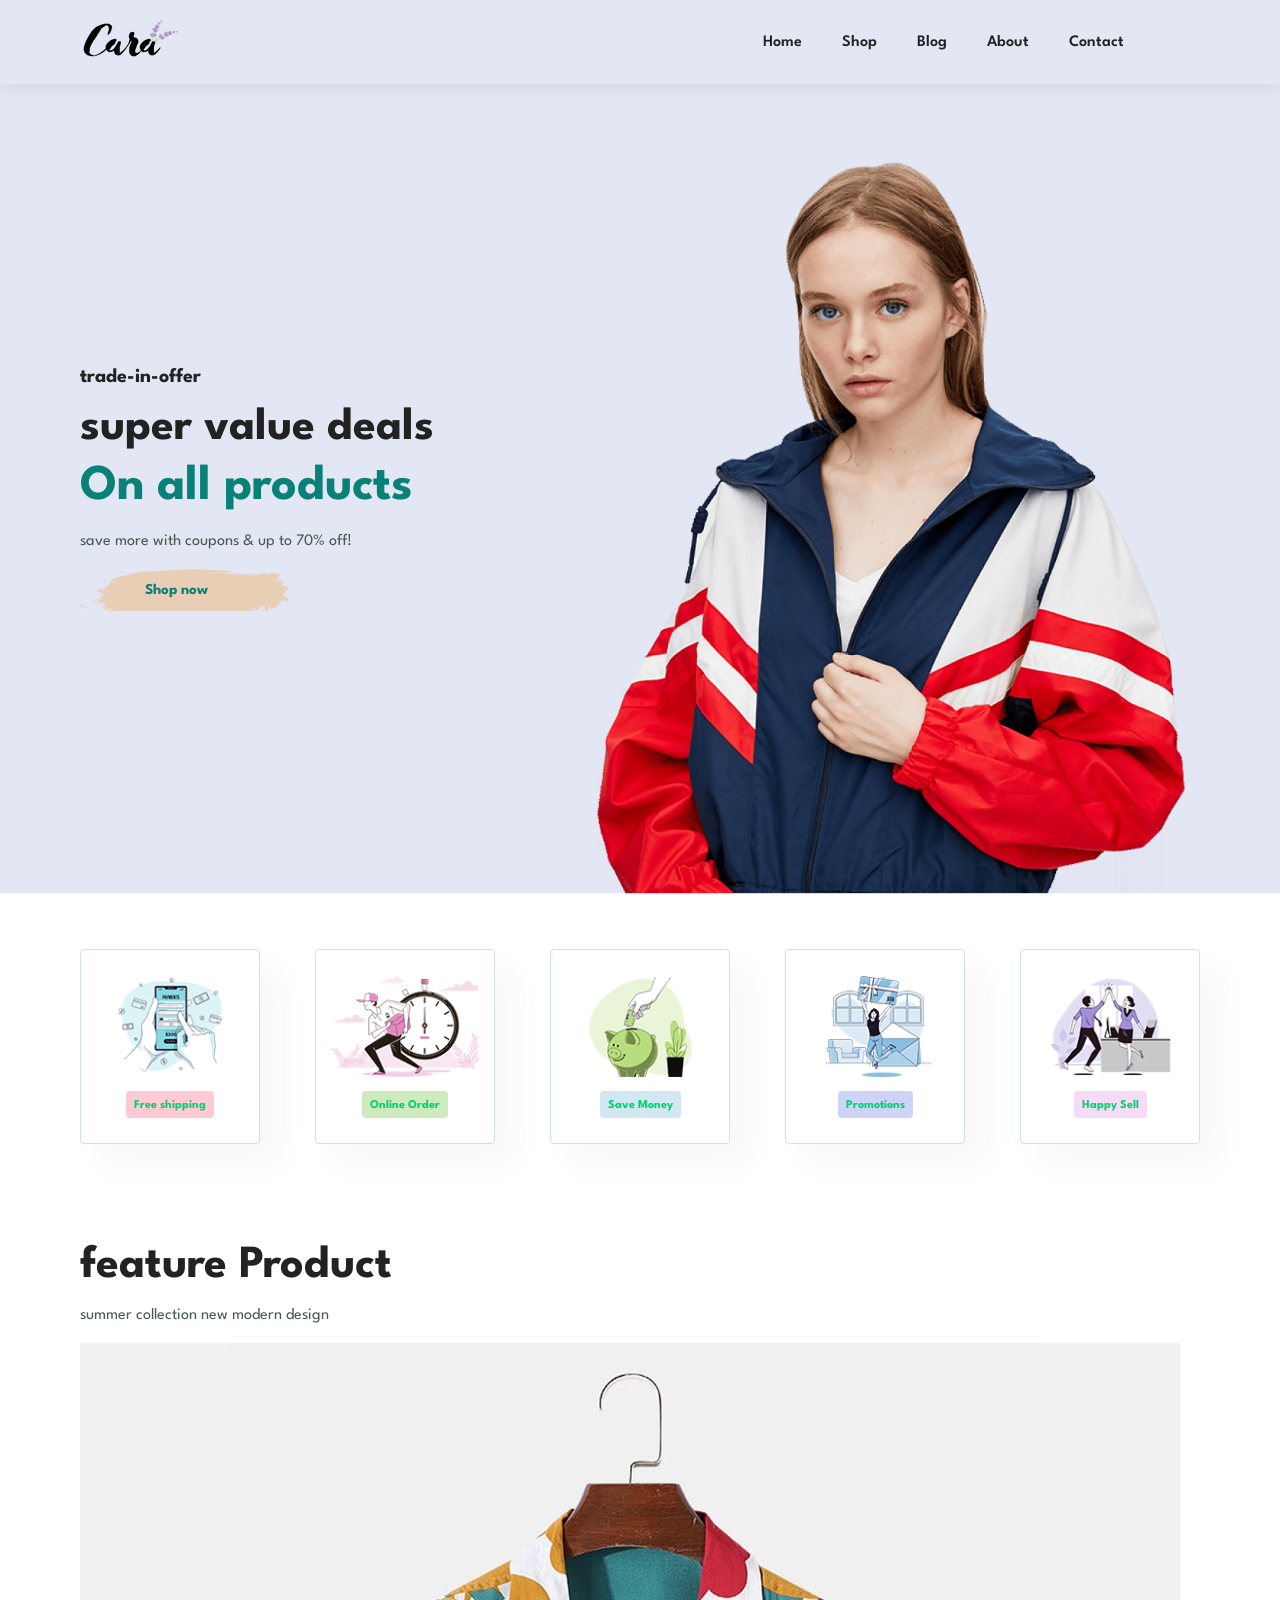
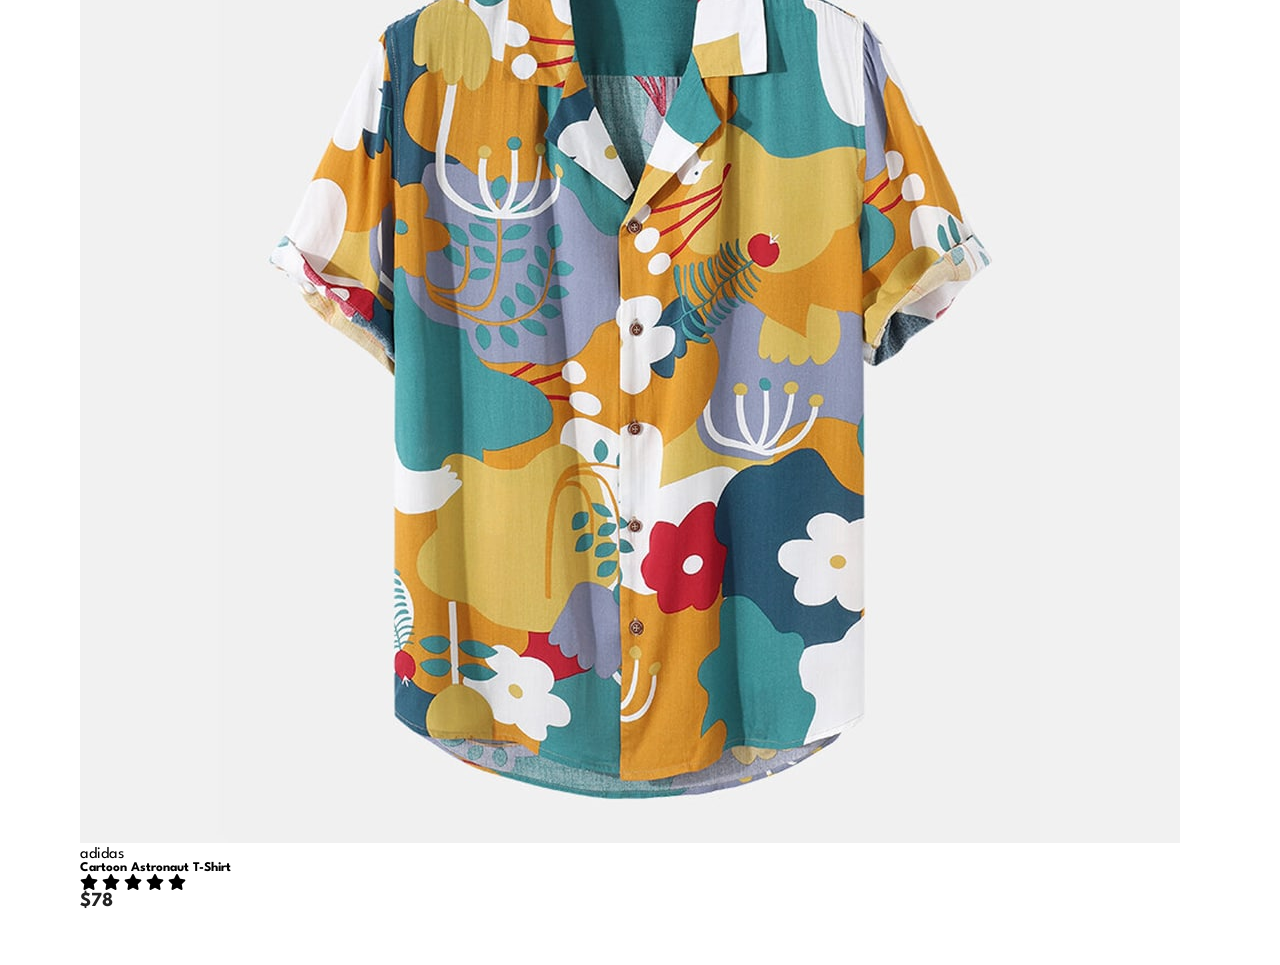
==== index.html @ 15227458 "update" ====
<!DOCTYPE html>
<html lang="en">

    <head>
        <meta charset="UTF-8">
        <meta http-equiv="X-UA-Compatible" content="IE=edge">
        <meta name="viewport" content="width=device-width, initial-scale=1.0">
        <title>Tech2etc Ecommerce Tutorial</title>
        <link rel="stylesheet" href="https://pro.fontawesome.com/releases/v5.10.0/css/all.css" />
        <link rel="stylesheet" href="style.css">
    </head>

    <body>
        <section id="header">
            <a href="#"><img src="img/logo.png" class="logo" alt=""></a>
            <div>
                <ul id="navbar">
                    <li><a href="index.html">Home</a></li>
                    <li><a href="shop.html">Shop</a></li>
                    <li><a href="blog.html">Blog</a></li>
                    <li><a href="about.html">About</a></li>
                    <li><a href="contact.html">Contact</a></li>
                    <li><a href="cart.html"><i class="far fa-shopping-bag"></i></a></li>
                </ul>
            </div>
        </section>

        <section id="hero">
            <h4>trade-in-offer</h4>
            <h2>super value deals</h2>
            <h1>On all products</h1>
            <p>save more with coupons & up to 70% off!</p>
            <button>Shop now</button>
        </section>
<section id="feature" class="section-p1">
    <div class="fe-box">
        <img src="img/features/f1.png" alt="">
        <h6>Free shipping</h6>
    </div>
 <div class="fe-box">
        <img src="img/features/f2.png" alt="">
        <h6>Online Order</h6>
    </div>
     <div class="fe-box">
        <img src="img/features/f3.png" alt="">
        <h6>Save Money</h6>
    </div>
     <div class="fe-box">
        <img src="img/features/f4.png" alt="">
        <h6>Promotions</h6>
    </div>
     <div class="fe-box">
        <img src="img/features/f5.png" alt="">
        <h6>Happy Sell</h6>
    </div>
</section>
<section id="product1" class="section-p1">
    <h2>feature Product</h2>
    <p>summer collection new modern design</p>
    <div class="pro-container">
    <div class="pro">
        <img src="img/products/f1.jpg" alt="">
        <div class="des">
            <span>adidas</span>
            <h5>Cartoon Astronaut T-Shirt</h5>
            <div class="star">
                <i class="fas fa-star"></i>
                <i class="fas fa-star"></i>
                <i class="fas fa-star"></i>
                <i class="fas fa-star"></i>
                <i class="fas fa-star"></i>
            </div>
            <h4>$78</h4>
        </div>
        <a href="#"><i class="fal fa-sh"></i></a>
    </div>
</div>

</section>
        <script src="script.js"></script>
    </body>

</html>
---- style.css ----
@import url("https://fonts.googleapis.com/css2?family=Spartan:wght@100;200;300;400;500;600;700;800;900&display=swap");
* {
  margin: 0;
  padding: 0;
  box-sizing: border-box;
  font-family: "Spartan", sans-serif;
}

html {
  scroll-behavior: smooth;
}

/* Global Styles */

h1 {
  font-size: 50px;
  line-height: 64px;
  color: #222;
}

h2 {
  font-size: 46px;
  line-height: 54px;
  color: #222;
}

h4 {
  font-size: 20px;
  color: #222;
}

h6 {
  font-weight: 700;
  font-size: 12px;
}

p {
  font-size: 16px;
  color: #465b52;
  margin: 15px 0 20px 0;
}

.section-p1 {
  padding: 40px 80px;
}

.section-m1 {
  margin: 40px 0;
}

body {
  width: 100%;
}


#header {
    display: flex;
    align-items: center;
    justify-content: space-between;
    padding: 20px 80px;
    background: #E3E6F3;
    box-shadow: 0 5px 15px rgba(0, 0, 0, 0.06);
    z-index: 999;
    position: sticky;
    top: 0;
    left: 0;
}
#navbar{
  display: flex;
  align-items: center;
  justify-content: center;
}
#navbar li{
  list-style: none;
  padding: 0 20px;
}
#navbar li a{
  text-decoration: none;
  font-size: 16px;
  font-weight: 600;
  color: #222;
}
#navbar li a:hover {
  color: rgb(215, 245, 250);
}

#hero{
  background-image: url("img/hero4.png");
  height: 90vh;
  width: 100%;
  background-size: cover;
  background-position: top 25% right 0;
  padding: 0 80px;
  display: flex;
  flex-direction:column;
  align-items: flex-start;
  justify-content: center;
}
#hero h4 {
    padding-bottom: 15px;
}

#hero h1 {
    color: #088178;
}

#hero button {
    background-image: url("img/button.png");
    background-color: transparent;
    color: #088178;
    border: 0;
    padding: 14px 80px 14px 65px;
    background-repeat: no-repeat;
    cursor: pointer;
    font-weight: 700;
    font-size: 15px;

}
#feature {
  display: flex;
  align-items: center;
  justify-content: space-between;
  flex-wrap: wrap;
}
  #feature .fe-box {
    width: 180px;
    text-align: center;
    padding: 25px 15px;
    box-shadow: 20px 20px 34px rgba(0, 0, 0, 0.03);
    border: 1px solid #cce7d0;
    border-radius: 4px;
    margin: 15px 0;
}
#feature .fe-box:hover {
    box-shadow: 10px 10px 54px rgba(70, 62, 221, 0.1);
}

#feature .fe-box img {
    width: 100%;
    margin-bottom: 10px;
}

#feature .fe-box h6 {
    display: inline-block;
    padding: 9px 8px 6px 8px;
    line-height: 1;
    border-radius: 4px;
    background-color: #ffcad4;
    color: #00d170;
}
#feature .fe-box:nth-child(2) h6 {
    background-color: #cdebbc;
}

#feature .fe-box:nth-child(3) h6 {
    background-color: #d1e8f2;
}

#feature .fe-box:nth-child(4) h6 {
    background-color: #cdd4f8;
}

#feature .fe-box:nth-child(5) h6 {
    background-color: #f6dbf6;
}

#feature .fe-box:nth-child(6) h6 {
    background-color: #fff2e5;
}
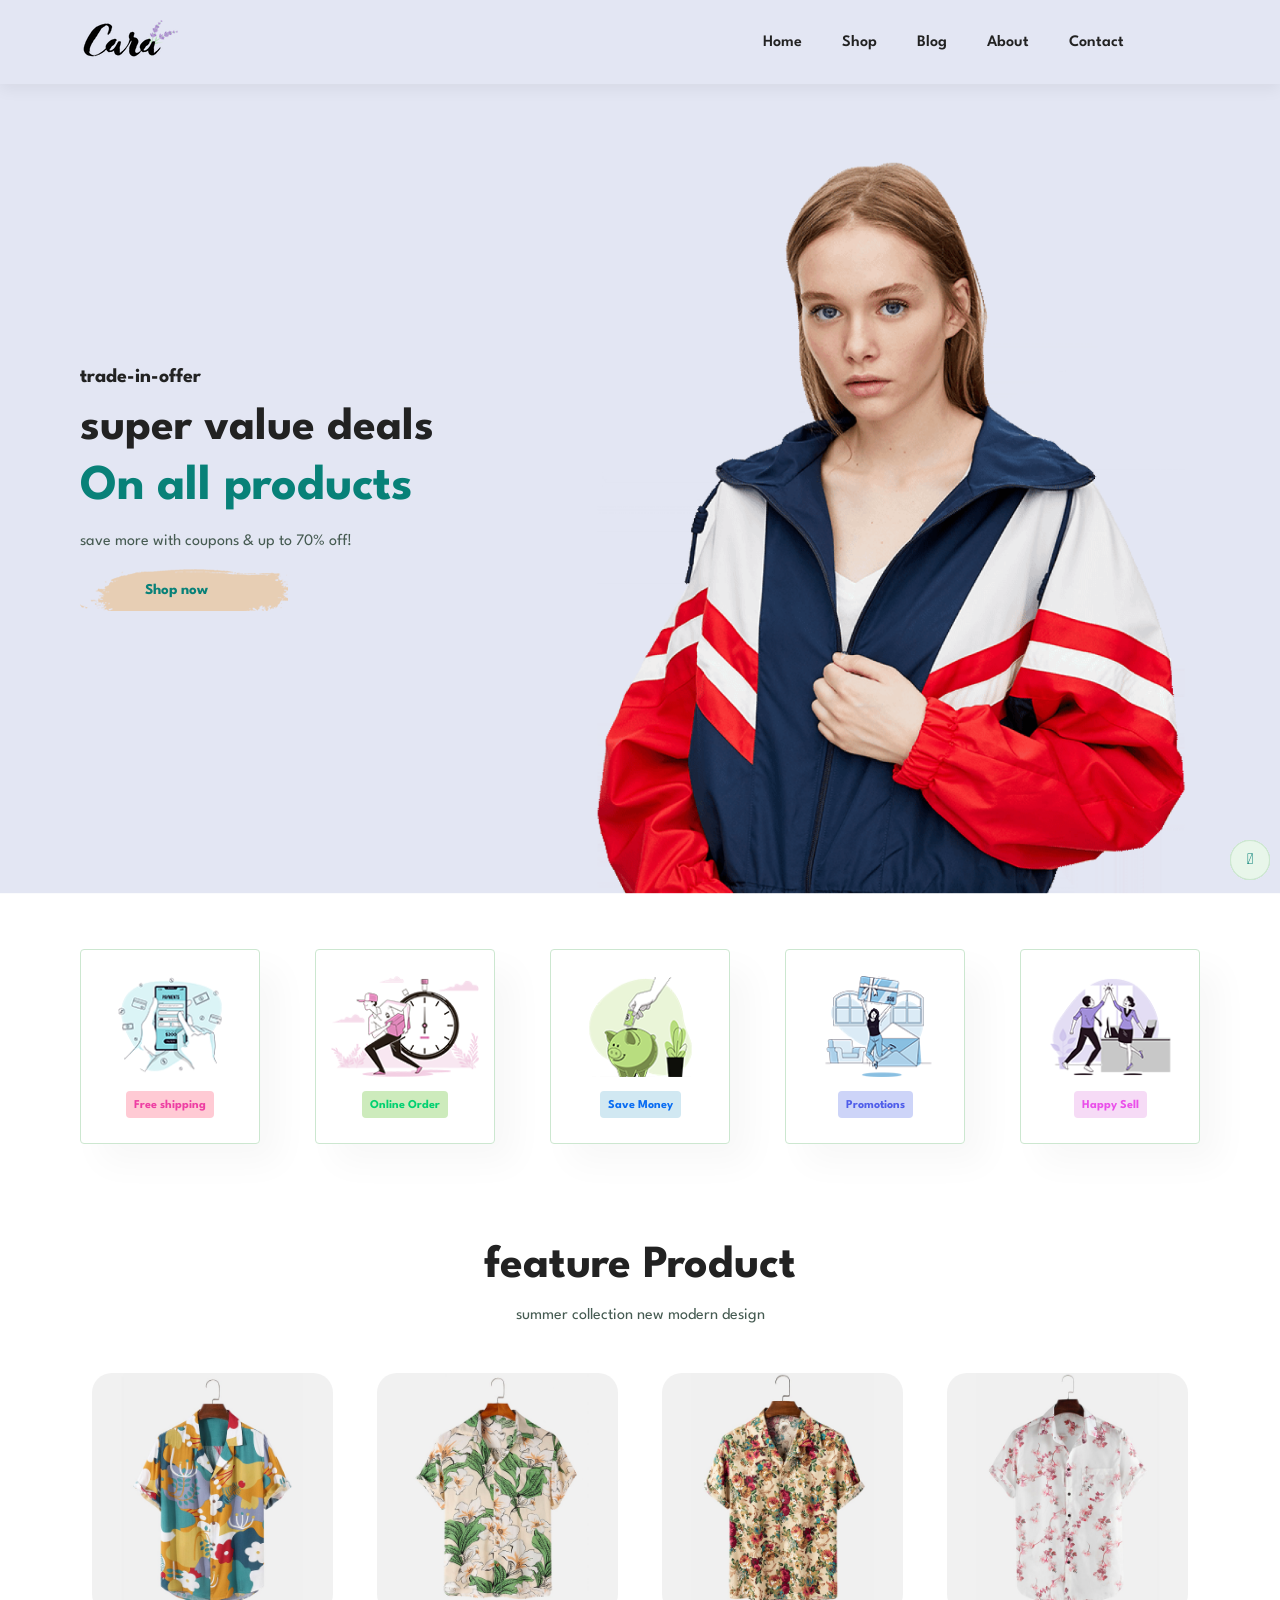
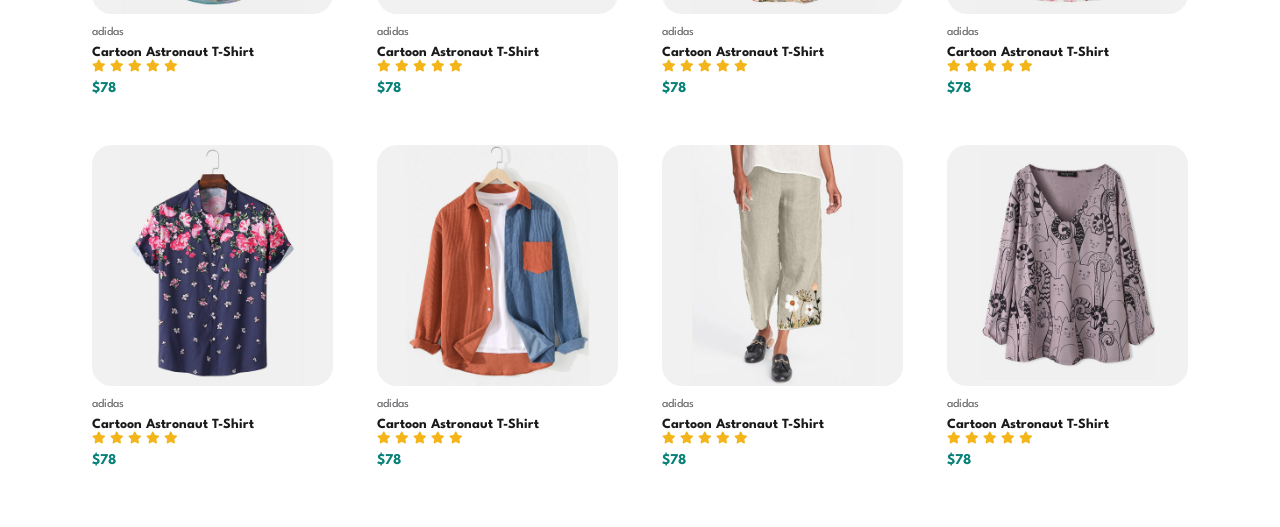
==== commit c8b27ffb: "Fix product grid layout" ====
--- a/index.html
+++ b/index.html
@@ -32,51 +32,174 @@
             <p>save more with coupons & up to 70% off!</p>
             <button>Shop now</button>
         </section>
-<section id="feature" class="section-p1">
-    <div class="fe-box">
-        <img src="img/features/f1.png" alt="">
-        <h6>Free shipping</h6>
-    </div>
- <div class="fe-box">
-        <img src="img/features/f2.png" alt="">
-        <h6>Online Order</h6>
-    </div>
-     <div class="fe-box">
-        <img src="img/features/f3.png" alt="">
-        <h6>Save Money</h6>
-    </div>
-     <div class="fe-box">
-        <img src="img/features/f4.png" alt="">
-        <h6>Promotions</h6>
-    </div>
-     <div class="fe-box">
-        <img src="img/features/f5.png" alt="">
-        <h6>Happy Sell</h6>
-    </div>
-</section>
-<section id="product1" class="section-p1">
-    <h2>feature Product</h2>
-    <p>summer collection new modern design</p>
-    <div class="pro-container">
-    <div class="pro">
-        <img src="img/products/f1.jpg" alt="">
-        <div class="des">
-            <span>adidas</span>
-            <h5>Cartoon Astronaut T-Shirt</h5>
-            <div class="star">
-                <i class="fas fa-star"></i>
-                <i class="fas fa-star"></i>
-                <i class="fas fa-star"></i>
-                <i class="fas fa-star"></i>
-                <i class="fas fa-star"></i>
-            </div>
-            <h4>$78</h4>
-        </div>
-        <a href="#"><i class="fal fa-sh"></i></a>
-    </div>
-</div>
-
-</section>
+
+        <section id="feature" class="section-p1">
+            <div class="fe-box">
+                <img src="img/features/f1.png" alt="">
+                <h6>Free shipping</h6>
+            </div>
+            <div class="fe-box">
+                <img src="img/features/f2.png" alt="">
+                <h6>Online Order</h6>
+            </div>
+            <div class="fe-box">
+                <img src="img/features/f3.png" alt="">
+                <h6>Save Money</h6>
+            </div>
+            <div class="fe-box">
+                <img src="img/features/f4.png" alt="">
+                <h6>Promotions</h6>
+            </div>
+            <div class="fe-box">
+                <img src="img/features/f5.png" alt="">
+                <h6>Happy Sell</h6>
+            </div>
+        </section>
+
+        <section id="product1" class="section-p1">
+            <h2>feature Product</h2>
+            <p>summer collection new modern design</p>
+            <div class="pro-container">
+
+                <div class="pro">
+                    <img src="img/products/f1.jpg" alt="">
+                    <div class="des">
+                        <span>adidas</span>
+                        <h5>Cartoon Astronaut T-Shirt</h5>
+                        <div class="star">
+                            <i class="fas fa-star"></i>
+                            <i class="fas fa-star"></i>
+                            <i class="fas fa-star"></i>
+                            <i class="fas fa-star"></i>
+                            <i class="fas fa-star"></i>
+                        </div>
+                        <h4>$78</h4>
+                    </div>
+                    <a href="#"><i class="fal fa-shopping-cart cart"></i></a>
+                </div>
+
+                <div class="pro">
+                    <img src="img/products/f2.jpg" alt="">
+                    <div class="des">
+                        <span>adidas</span>
+                        <h5>Cartoon Astronaut T-Shirt</h5>
+                        <div class="star">
+                            <i class="fas fa-star"></i>
+                            <i class="fas fa-star"></i>
+                            <i class="fas fa-star"></i>
+                            <i class="fas fa-star"></i>
+                            <i class="fas fa-star"></i>
+                        </div>
+                        <h4>$78</h4>
+                    </div>
+                    <a href="#"><i class="fal fa-shopping-cart cart"></i></a>
+                </div>
+
+                <div class="pro">
+                    <img src="img/products/f3.jpg" alt="">
+                    <div class="des">
+                        <span>adidas</span>
+                        <h5>Cartoon Astronaut T-Shirt</h5>
+                        <div class="star">
+                            <i class="fas fa-star"></i>
+                            <i class="fas fa-star"></i>
+                            <i class="fas fa-star"></i>
+                            <i class="fas fa-star"></i>
+                            <i class="fas fa-star"></i>
+                        </div>
+                        <h4>$78</h4>
+                    </div>
+                    <a href="#"><i class="fal fa-shopping-cart cart"></i></a>
+                </div>
+
+                <div class="pro">
+                    <img src="img/products/f4.jpg" alt="">
+                    <div class="des">
+                        <span>adidas</span>
+                        <h5>Cartoon Astronaut T-Shirt</h5>
+                        <div class="star">
+                            <i class="fas fa-star"></i>
+                            <i class="fas fa-star"></i>
+                            <i class="fas fa-star"></i>
+                            <i class="fas fa-star"></i>
+                            <i class="fas fa-star"></i>
+                        </div>
+                        <h4>$78</h4>
+                    </div>
+                    <a href="#"><i class="fal fa-shopping-cart cart"></i></a>
+                </div>
+
+                <div class="pro">
+                    <img src="img/products/f5.jpg" alt="">
+                    <div class="des">
+                        <span>adidas</span>
+                        <h5>Cartoon Astronaut T-Shirt</h5>
+                        <div class="star">
+                            <i class="fas fa-star"></i>
+                            <i class="fas fa-star"></i>
+                            <i class="fas fa-star"></i>
+                            <i class="fas fa-star"></i>
+                            <i class="fas fa-star"></i>
+                        </div>
+                        <h4>$78</h4>
+                    </div>
+                    <a href="#"><i class="fal fa-shopping-cart cart"></i></a>
+                </div>
+
+                <div class="pro">
+                    <img src="img/products/f6.jpg" alt="">
+                    <div class="des">
+                        <span>adidas</span>
+                        <h5>Cartoon Astronaut T-Shirt</h5>
+                        <div class="star">
+                            <i class="fas fa-star"></i>
+                            <i class="fas fa-star"></i>
+                            <i class="fas fa-star"></i>
+                            <i class="fas fa-star"></i>
+                            <i class="fas fa-star"></i>
+                        </div>
+                        <h4>$78</h4>
+                    </div>
+                    <a href="#"><i class="fal fa-shopping-cart cart"></i></a>
+                </div>
+
+                <div class="pro">
+                    <img src="img/products/f7.jpg" alt="">
+                    <div class="des">
+                        <span>adidas</span>
+                        <h5>Cartoon Astronaut T-Shirt</h5>
+                        <div class="star">
+                            <i class="fas fa-star"></i>
+                            <i class="fas fa-star"></i>
+                            <i class="fas fa-star"></i>
+                            <i class="fas fa-star"></i>
+                            <i class="fas fa-star"></i>
+                        </div>
+                        <h4>$78</h4>
+                    </div>
+                    <a href="#"><i class="fal fa-shopping-cart cart"></i></a>
+                </div>
+
+                <div class="pro">
+                    <img src="img/products/f8.jpg" alt="">
+                    <div class="des">
+                        <span>adidas</span>
+                        <h5>Cartoon Astronaut T-Shirt</h5>
+                        <div class="star">
+                            <i class="fas fa-star"></i>
+                            <i class="fas fa-star"></i>
+                            <i class="fas fa-star"></i>
+                            <i class="fas fa-star"></i>
+                            <i class="fas fa-star"></i>
+                        </div>
+                        <h4>$78</h4>
+                    </div>
+                    <a href="#"><i class="fal fa-shopping-cart cart"></i></a>
+                </div>
+
+            </div>
+        </section>
+
         <script src="script.js"></script>
     </body>
 
--- a/style.css
+++ b/style.css
@@ -52,39 +52,38 @@
   width: 100%;
 }
 
-
 #header {
-    display: flex;
-    align-items: center;
-    justify-content: space-between;
-    padding: 20px 80px;
-    background: #E3E6F3;
-    box-shadow: 0 5px 15px rgba(0, 0, 0, 0.06);
-    z-index: 999;
-    position: sticky;
-    top: 0;
-    left: 0;
-}
-#navbar{
+  display: flex;
+  align-items: center;
+  justify-content: space-between;
+  padding: 20px 80px;
+  background: #e3e6f3;
+  box-shadow: 0 5px 15px rgba(0, 0, 0, 0.06);
+  z-index: 999;
+  position: sticky;
+  top: 0;
+  left: 0;
+}
+#navbar {
   display: flex;
   align-items: center;
   justify-content: center;
 }
-#navbar li{
+#navbar li {
   list-style: none;
   padding: 0 20px;
 }
-#navbar li a{
+#navbar li a {
   text-decoration: none;
   font-size: 16px;
   font-weight: 600;
   color: #222;
 }
 #navbar li a:hover {
-  color: rgb(215, 245, 250);
-}
-
-#hero{
+  color: rgb(8, 129, 120);
+}
+
+#hero {
   background-image: url("img/hero4.png");
   height: 90vh;
   width: 100%;
@@ -92,78 +91,148 @@
   background-position: top 25% right 0;
   padding: 0 80px;
   display: flex;
-  flex-direction:column;
+  flex-direction: column;
   align-items: flex-start;
   justify-content: center;
 }
 #hero h4 {
-    padding-bottom: 15px;
+  padding-bottom: 15px;
 }
 
 #hero h1 {
-    color: #088178;
+  color: #088178;
 }
 
 #hero button {
-    background-image: url("img/button.png");
-    background-color: transparent;
-    color: #088178;
-    border: 0;
-    padding: 14px 80px 14px 65px;
-    background-repeat: no-repeat;
-    cursor: pointer;
-    font-weight: 700;
-    font-size: 15px;
-
-}
+  background-image: url("img/button.png");
+  background-color: transparent;
+  color: #088178;
+  border: 0;
+  padding: 14px 80px 14px 65px;
+  background-repeat: no-repeat;
+  cursor: pointer;
+  font-weight: 700;
+  font-size: 15px;
+}
+
 #feature {
   display: flex;
   align-items: center;
   justify-content: space-between;
   flex-wrap: wrap;
 }
-  #feature .fe-box {
-    width: 180px;
-    text-align: center;
-    padding: 25px 15px;
-    box-shadow: 20px 20px 34px rgba(0, 0, 0, 0.03);
-    border: 1px solid #cce7d0;
-    border-radius: 4px;
-    margin: 15px 0;
+#feature .fe-box {
+  width: 180px;
+  text-align: center;
+  padding: 25px 15px;
+  box-shadow: 20px 20px 34px rgba(0, 0, 0, 0.03);
+  border: 1px solid #cce7d0;
+  border-radius: 4px;
+  margin: 15px 0;
 }
 #feature .fe-box:hover {
-    box-shadow: 10px 10px 54px rgba(70, 62, 221, 0.1);
+  box-shadow: 10px 10px 54px rgba(70, 62, 221, 0.1);
 }
 
 #feature .fe-box img {
-    width: 100%;
-    margin-bottom: 10px;
+  width: 100%;
+  margin-bottom: 10px;
 }
 
 #feature .fe-box h6 {
-    display: inline-block;
-    padding: 9px 8px 6px 8px;
-    line-height: 1;
-    border-radius: 4px;
-    background-color: #ffcad4;
-    color: #00d170;
+  display: inline-block;
+  padding: 9px 8px 6px 8px;
+  line-height: 1;
+  border-radius: 4px;
+  background-color: #ffcad4;
+  color: #ee3ea3;
 }
 #feature .fe-box:nth-child(2) h6 {
-    background-color: #cdebbc;
-}
-
+  background-color: #cdebbc;
+  color: #00d170;
+}
 #feature .fe-box:nth-child(3) h6 {
-    background-color: #d1e8f2;
-}
-
+  background-color: #d1e8f2;
+  color: #086cf2;
+}
 #feature .fe-box:nth-child(4) h6 {
-    background-color: #cdd4f8;
-}
-
+  background-color: #cdd4f8;
+  color: #4f5dea;
+}
 #feature .fe-box:nth-child(5) h6 {
-    background-color: #f6dbf6;
-}
-
+  background-color: #f6dbf6;
+  color: #ea4fea;
+}
 #feature .fe-box:nth-child(6) h6 {
-    background-color: #fff2e5;
+  background-color: #fff2e5;
+  color: #f2a10a;
+}
+
+#product1 {
+  text-align: center;
+}
+#product1 .pro-container {
+  display: grid;
+  grid-template-columns: repeat(4, 1fr);
+  gap: 20px;
+  padding-top: 20px;
+}
+#product1 .pro {
+  width: 100%;
+  min-width: 250px;
+  padding: 10px 12px;
+  
+}
+#product1 .pro:hover {
+  box-shadow: 20px 20px 30px rgba(0, 0, 0, 0.1);
+}
+
+#product1 .pro .des {
+  text-align: start;
+  padding: 10px 0;
+}
+
+#product1 .pro .des span {
+  color: #606063;
+  font-size: 12px;
+}
+
+#product1 .pro .des h5 {
+  padding-top: 7px;
+  color: #1a1a1a;
+  font-size: 14px;
+  text-transform: capitalize;
+}
+
+#product1 .pro .des i {
+  font-size: 12px;
+  color: rgb(243, 181, 25);
+}
+
+#product1 .pro .des h4 {
+  padding-top: 7px;
+  font-size: 15px;
+  font-weight: 700;
+  color: #088178;
+}
+
+#product1 .pro img {
+  width: 100%;
+  border-radius: 20px;
+  display: block;
+}
+
+#product1 .pro .cart {
+  width: 40px;
+  height: 40px;
+  line-height: 40px;
+  border-radius: 50px;
+  background-color: #e8f6ea;
+  font-weight: 500;
+  color: #088178;
+  border: 1px solid #cce7d0;
+  position: absolute;
+  bottom: 20px;
+  right: 10px;
+  text-align: center;
 }
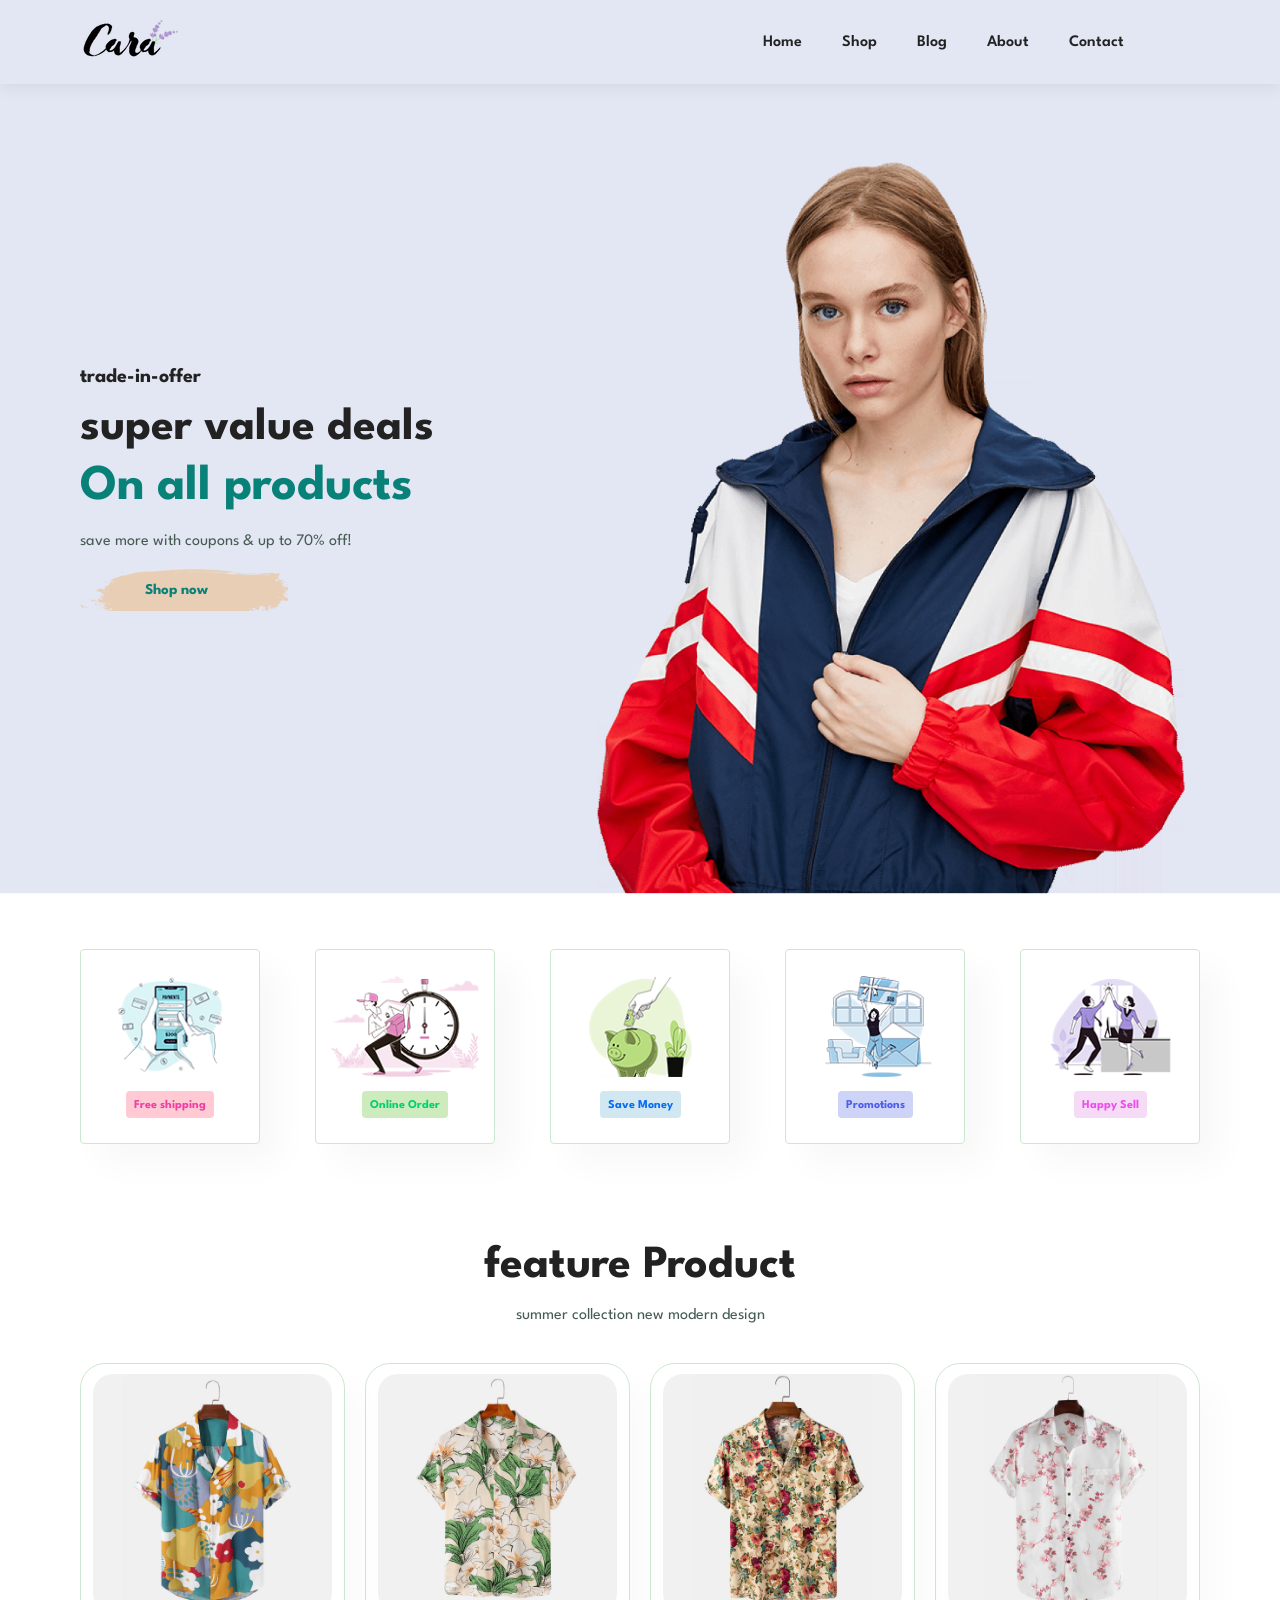
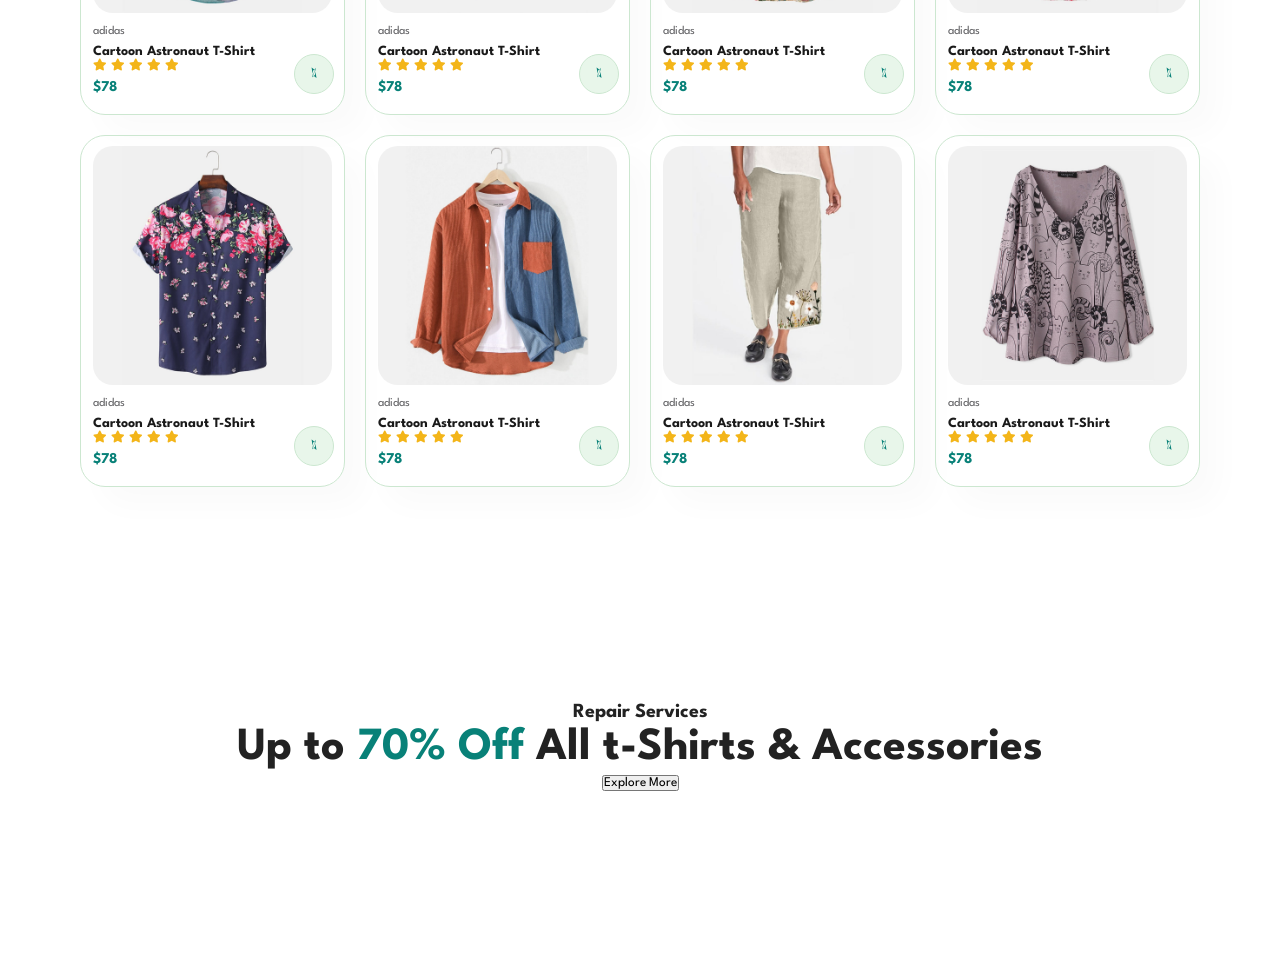
==== commit 07d815d7: "Add banner section to index.html" ====
--- a/index.html
+++ b/index.html
@@ -199,7 +199,12 @@
 
             </div>
         </section>
-
+</section>
+<section id="banner" class="section-m1">
+    <h4>Repair Services </h4>
+    <h2>Up to <span>70% Off</span> All t-Shirts & Accessories</h2>
+    <button>Explore More</button>
+</section>
         <script src="script.js"></script>
     </body>
 
--- a/style.css
+++ b/style.css
@@ -181,7 +181,13 @@
   width: 100%;
   min-width: 250px;
   padding: 10px 12px;
-  
+  border: 1px solid #cce7d0;
+  border-radius: 25px;
+  cursor: pointer;
+  box-shadow: 20px 20px 30px rgba(0, 0, 0, 0.02);
+  transition: 0.2s ease;
+  position: relative;
+  overflow: hidden;
 }
 #product1 .pro:hover {
   box-shadow: 20px 20px 30px rgba(0, 0, 0, 0.1);
@@ -228,11 +234,25 @@
   line-height: 40px;
   border-radius: 50px;
   background-color: #e8f6ea;
-  font-weight: 500;
   color: #088178;
   border: 1px solid #cce7d0;
   position: absolute;
   bottom: 20px;
   right: 10px;
   text-align: center;
+}
+#banner {
+  display: flex;
+  flex-direction: column;
+  justify-content: center;
+  align-items: center;
+  text-align: center;
+  background-image: url("img/banner.jpg");
+  height: 40vh;
+  background-size: cover;
+  background-position: center;
+}
+
+#banner span {
+  color: #088178;
 }
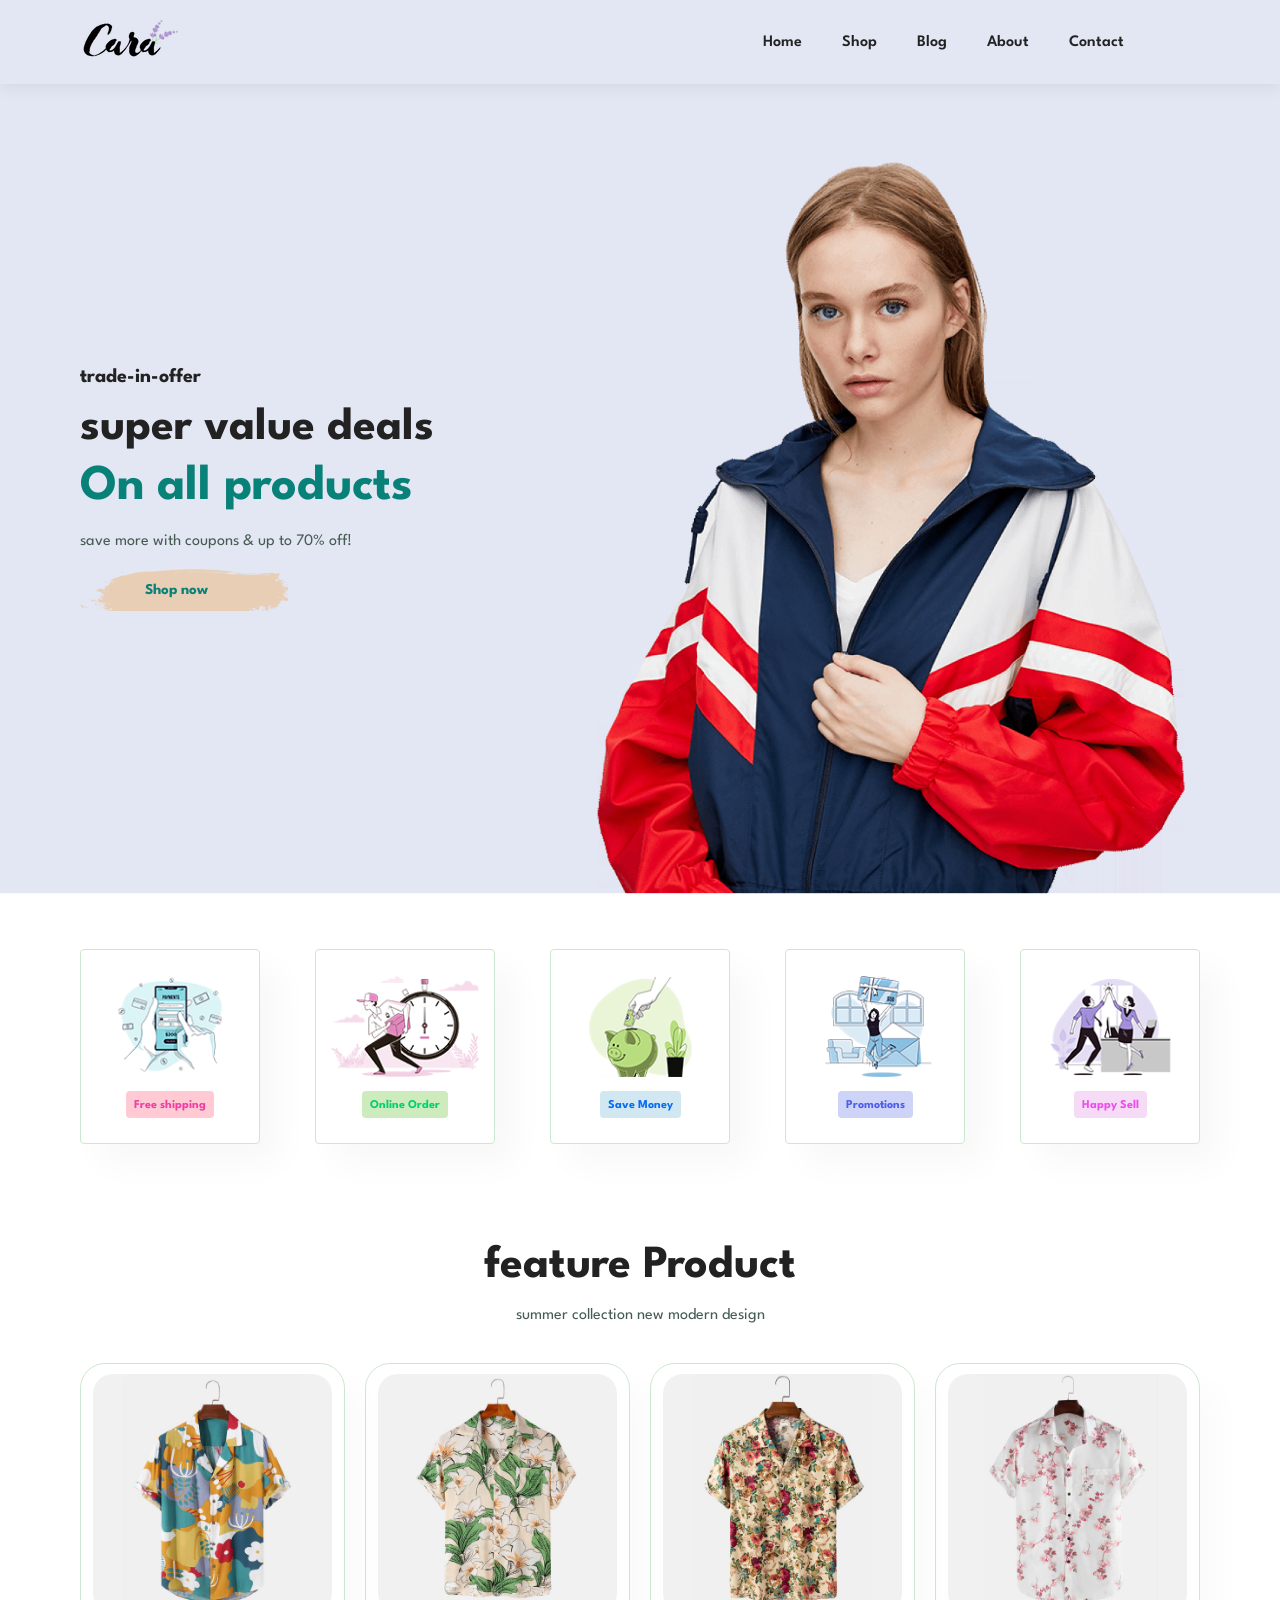
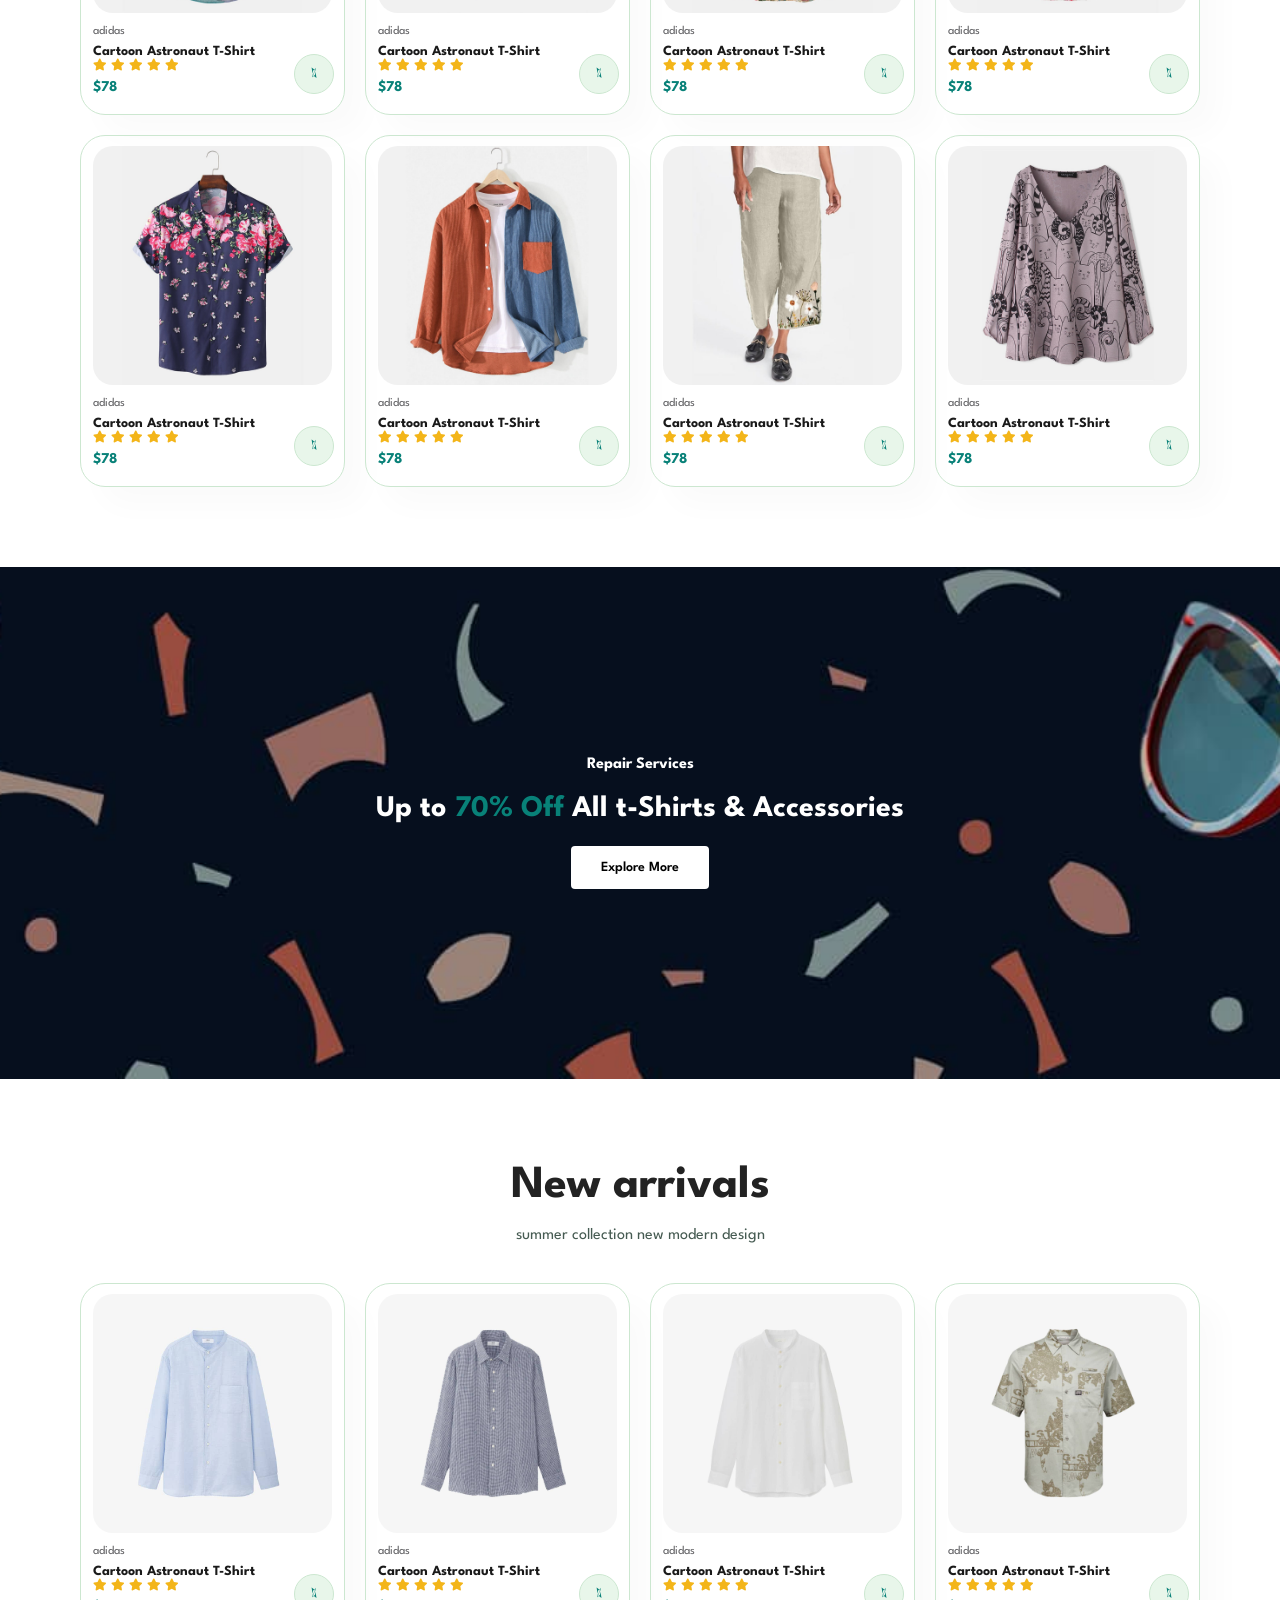
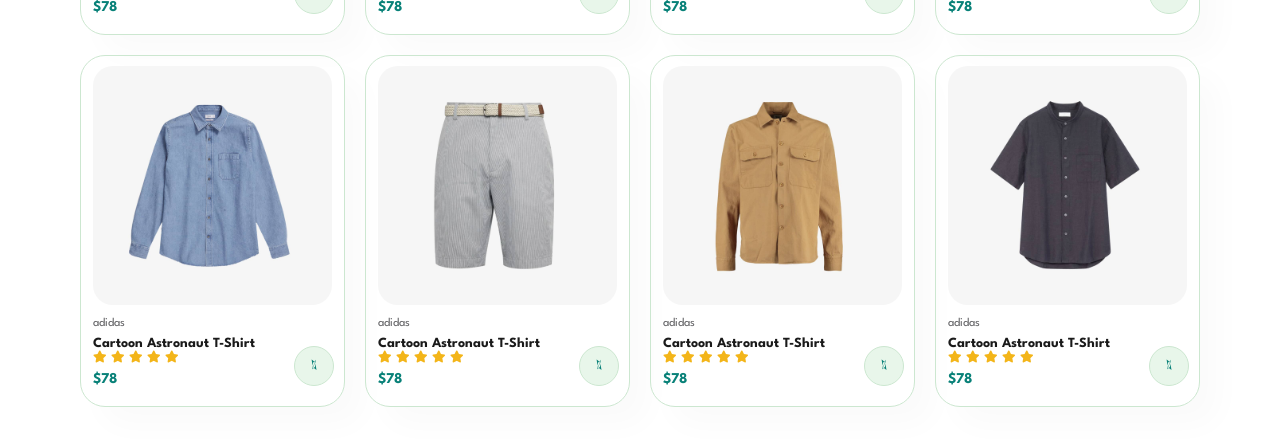
==== commit f14a1b06: "Fix banner, product2 section and CSS styling" ====
--- a/index.html
+++ b/index.html
@@ -199,12 +199,157 @@
 
             </div>
         </section>
-</section>
-<section id="banner" class="section-m1">
-    <h4>Repair Services </h4>
-    <h2>Up to <span>70% Off</span> All t-Shirts & Accessories</h2>
-    <button>Explore More</button>
-</section>
+
+        <section id="banner" class="section-m1">
+            <h4>Repair Services </h4>
+            <h2>Up to <span>70% Off</span> All t-Shirts & Accessories</h2>
+            <button class="normal">Explore More</button>
+        </section>
+
+        <section id="product2" class="section-p1">
+            <h2>New arrivals</h2>
+            <p>summer collection new modern design</p>
+            <div class="pro-container">
+
+                <div class="pro">
+                    <img src="img/products/n1.jpg" alt="">
+                    <div class="des">
+                        <span>adidas</span>
+                        <h5>Cartoon Astronaut T-Shirt</h5>
+                        <div class="star">
+                            <i class="fas fa-star"></i>
+                            <i class="fas fa-star"></i>
+                            <i class="fas fa-star"></i>
+                            <i class="fas fa-star"></i>
+                            <i class="fas fa-star"></i>
+                        </div>
+                        <h4>$78</h4>
+                    </div>
+                    <a href="#"><i class="fal fa-shopping-cart cart"></i></a>
+                </div>
+
+                <div class="pro">
+                    <img src="img/products/n2.jpg" alt="">
+                    <div class="des">
+                        <span>adidas</span>
+                        <h5>Cartoon Astronaut T-Shirt</h5>
+                        <div class="star">
+                            <i class="fas fa-star"></i>
+                            <i class="fas fa-star"></i>
+                            <i class="fas fa-star"></i>
+                            <i class="fas fa-star"></i>
+                            <i class="fas fa-star"></i>
+                        </div>
+                        <h4>$78</h4>
+                    </div>
+                    <a href="#"><i class="fal fa-shopping-cart cart"></i></a>
+                </div>
+
+                <div class="pro">
+                    <img src="img/products/n3.jpg" alt="">
+                    <div class="des">
+                        <span>adidas</span>
+                        <h5>Cartoon Astronaut T-Shirt</h5>
+                        <div class="star">
+                            <i class="fas fa-star"></i>
+                            <i class="fas fa-star"></i>
+                            <i class="fas fa-star"></i>
+                            <i class="fas fa-star"></i>
+                            <i class="fas fa-star"></i>
+                        </div>
+                        <h4>$78</h4>
+                    </div>
+                    <a href="#"><i class="fal fa-shopping-cart cart"></i></a>
+                </div>
+
+                <div class="pro">
+                    <img src="img/products/n4.jpg" alt="">
+                    <div class="des">
+                        <span>adidas</span>
+                        <h5>Cartoon Astronaut T-Shirt</h5>
+                        <div class="star">
+                            <i class="fas fa-star"></i>
+                            <i class="fas fa-star"></i>
+                            <i class="fas fa-star"></i>
+                            <i class="fas fa-star"></i>
+                            <i class="fas fa-star"></i>
+                        </div>
+                        <h4>$78</h4>
+                    </div>
+                    <a href="#"><i class="fal fa-shopping-cart cart"></i></a>
+                </div>
+
+                <div class="pro">
+                    <img src="img/products/n5.jpg" alt="">
+                    <div class="des">
+                        <span>adidas</span>
+                        <h5>Cartoon Astronaut T-Shirt</h5>
+                        <div class="star">
+                            <i class="fas fa-star"></i>
+                            <i class="fas fa-star"></i>
+                            <i class="fas fa-star"></i>
+                            <i class="fas fa-star"></i>
+                            <i class="fas fa-star"></i>
+                        </div>
+                        <h4>$78</h4>
+                    </div>
+                    <a href="#"><i class="fal fa-shopping-cart cart"></i></a>
+                </div>
+
+                <div class="pro">
+                    <img src="img/products/n6.jpg" alt="">
+                    <div class="des">
+                        <span>adidas</span>
+                        <h5>Cartoon Astronaut T-Shirt</h5>
+                        <div class="star">
+                            <i class="fas fa-star"></i>
+                            <i class="fas fa-star"></i>
+                            <i class="fas fa-star"></i>
+                            <i class="fas fa-star"></i>
+                            <i class="fas fa-star"></i>
+                        </div>
+                        <h4>$78</h4>
+                    </div>
+                    <a href="#"><i class="fal fa-shopping-cart cart"></i></a>
+                </div>
+
+                <div class="pro">
+                    <img src="img/products/n7.jpg" alt="">
+                    <div class="des">
+                        <span>adidas</span>
+                        <h5>Cartoon Astronaut T-Shirt</h5>
+                        <div class="star">
+                            <i class="fas fa-star"></i>
+                            <i class="fas fa-star"></i>
+                            <i class="fas fa-star"></i>
+                            <i class="fas fa-star"></i>
+                            <i class="fas fa-star"></i>
+                        </div>
+                        <h4>$78</h4>
+                    </div>
+                    <a href="#"><i class="fal fa-shopping-cart cart"></i></a>
+                </div>
+
+                <div class="pro">
+                    <img src="img/products/n8.jpg" alt="">
+                    <div class="des">
+                        <span>adidas</span>
+                        <h5>Cartoon Astronaut T-Shirt</h5>
+                        <div class="star">
+                            <i class="fas fa-star"></i>
+                            <i class="fas fa-star"></i>
+                            <i class="fas fa-star"></i>
+                            <i class="fas fa-star"></i>
+                            <i class="fas fa-star"></i>
+                        </div>
+                        <h4>$78</h4>
+                    </div>
+                    <a href="#"><i class="fal fa-shopping-cart cart"></i></a>
+                </div>
+
+            </div>
+        </section>
+
         <script src="script.js"></script>
     </body>
 
--- a/style.css
+++ b/style.css
@@ -46,6 +46,19 @@
 
 .section-m1 {
   margin: 40px 0;
+}
+
+button.normal {
+  font-size: 14px;
+  font-weight: 600;
+  padding: 15px 30px;
+  color: #000;
+  background-color: #fff;
+  border-radius: 4px;
+  cursor: pointer;
+  border: none;
+  outline: none;
+  transition: 0.2s;
 }
 
 body {
@@ -168,16 +181,21 @@
   color: #f2a10a;
 }
 
-#product1 {
+#product1,
+#product2 {
   text-align: center;
 }
-#product1 .pro-container {
+
+#product1 .pro-container,
+#product2 .pro-container {
   display: grid;
   grid-template-columns: repeat(4, 1fr);
   gap: 20px;
   padding-top: 20px;
 }
-#product1 .pro {
+
+#product1 .pro,
+#product2 .pro {
   width: 100%;
   min-width: 250px;
   padding: 10px 12px;
@@ -189,46 +207,55 @@
   position: relative;
   overflow: hidden;
 }
-#product1 .pro:hover {
+
+#product1 .pro:hover,
+#product2 .pro:hover {
   box-shadow: 20px 20px 30px rgba(0, 0, 0, 0.1);
 }
 
-#product1 .pro .des {
+#product1 .pro .des,
+#product2 .pro .des {
   text-align: start;
   padding: 10px 0;
 }
 
-#product1 .pro .des span {
+#product1 .pro .des span,
+#product2 .pro .des span {
   color: #606063;
   font-size: 12px;
 }
 
-#product1 .pro .des h5 {
+#product1 .pro .des h5,
+#product2 .pro .des h5 {
   padding-top: 7px;
   color: #1a1a1a;
   font-size: 14px;
   text-transform: capitalize;
 }
 
-#product1 .pro .des i {
+#product1 .pro .des i,
+#product2 .pro .des i {
   font-size: 12px;
   color: rgb(243, 181, 25);
 }
 
-#product1 .pro .des h4 {
+#product1 .pro .des h4,
+#product2 .pro .des h4 {
   padding-top: 7px;
   font-size: 15px;
   font-weight: 700;
   color: #088178;
 }
 
-#product1 .pro img {
+#product1 .pro img,
+#product2 .pro img {
   width: 100%;
   border-radius: 20px;
   display: block;
 }
 
-#product1 .pro .cart {
+#product1 .pro .cart,
+#product2 .pro .cart {
   width: 40px;
   height: 40px;
   line-height: 40px;
@@ -241,18 +268,36 @@
   right: 10px;
   text-align: center;
 }
+
 #banner {
   display: flex;
   flex-direction: column;
   justify-content: center;
   align-items: center;
   text-align: center;
-  background-image: url("img/banner.jpg");
-  height: 40vh;
+  background-image: url("img/banner/b2.jpg");
   background-size: cover;
   background-position: center;
-}
-
-#banner span {
-  color: #088178;
+  width: 100%;
+  height: 40vw;
+}
+
+#banner h4 {
+  color: #fff;
+  font-size: 16px;
+}
+
+#banner h2 {
+  color: #fff;
+  font-size: 30px;
+  padding: 10px 0;
+}
+
+#banner h2 span {
+  color: #088178;
+}
+
+#banner button:hover {
+  background: #088178;
+  color: #fff;
 }
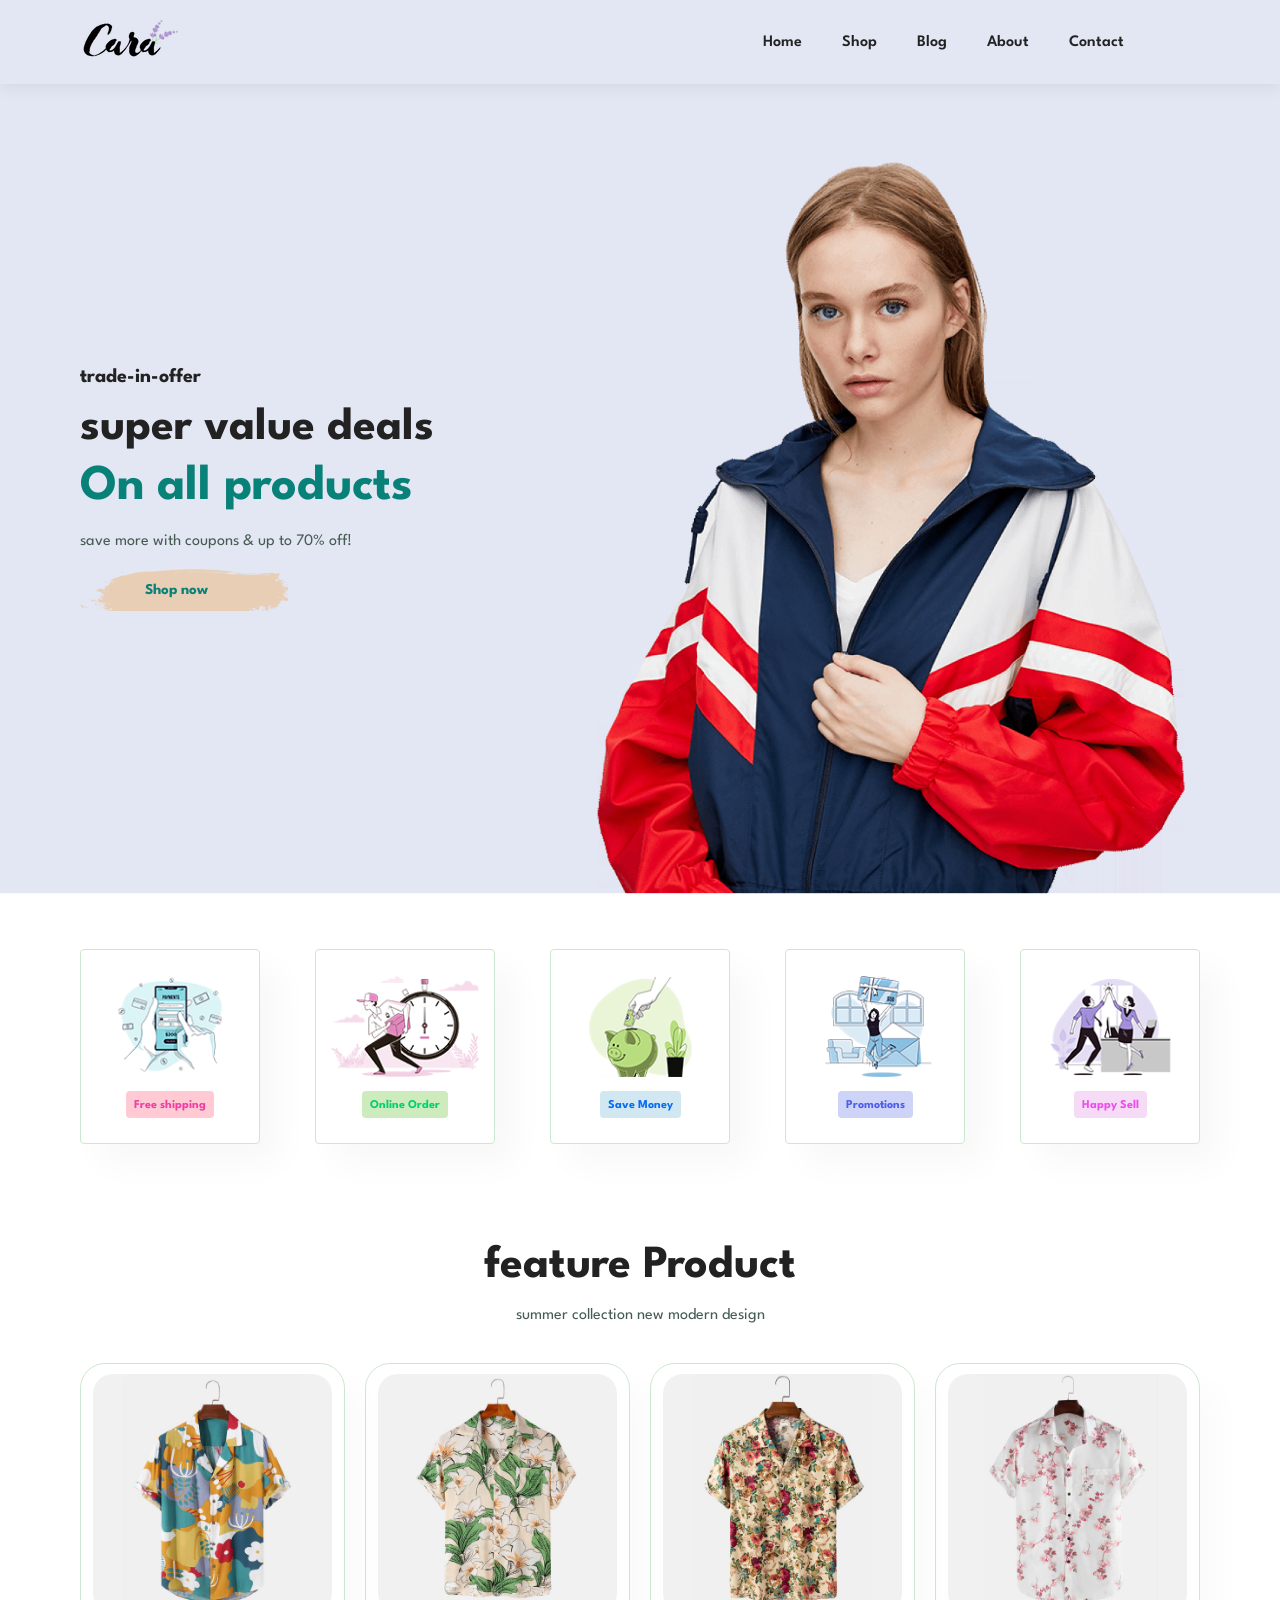
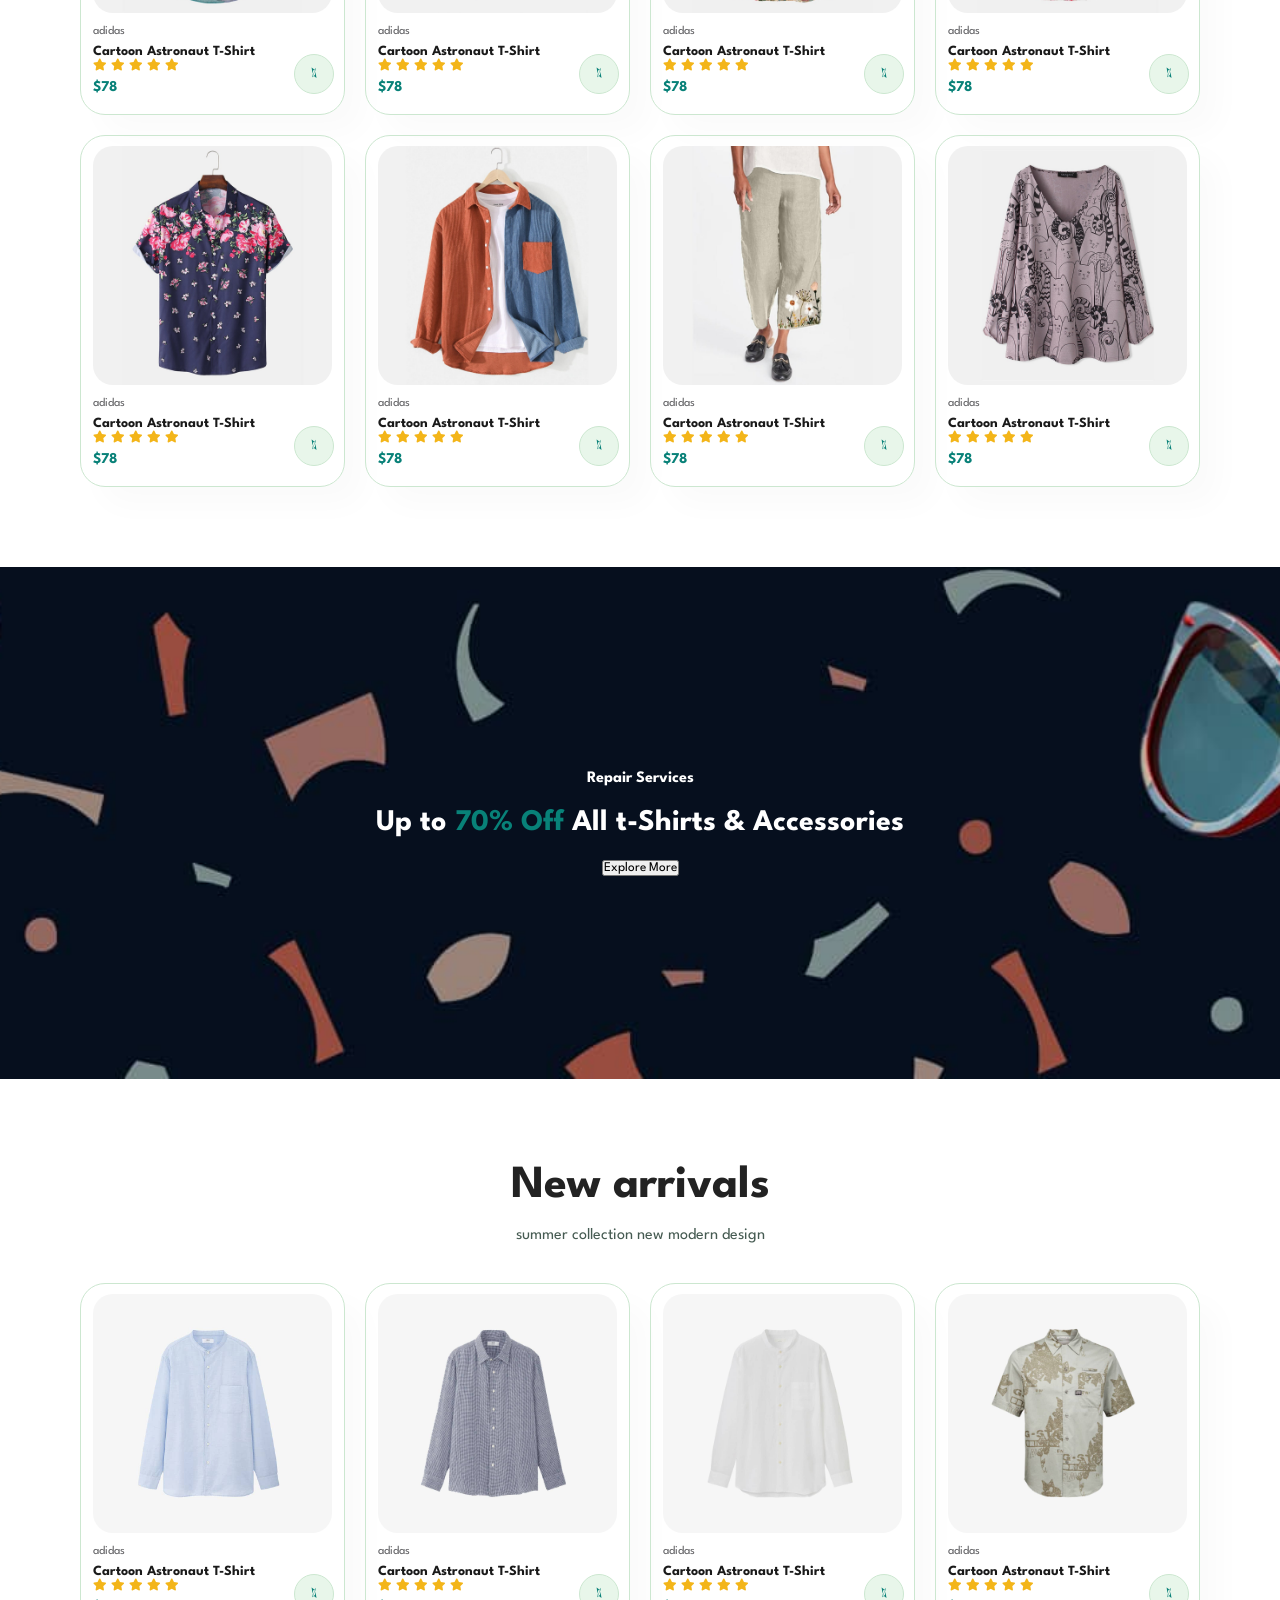
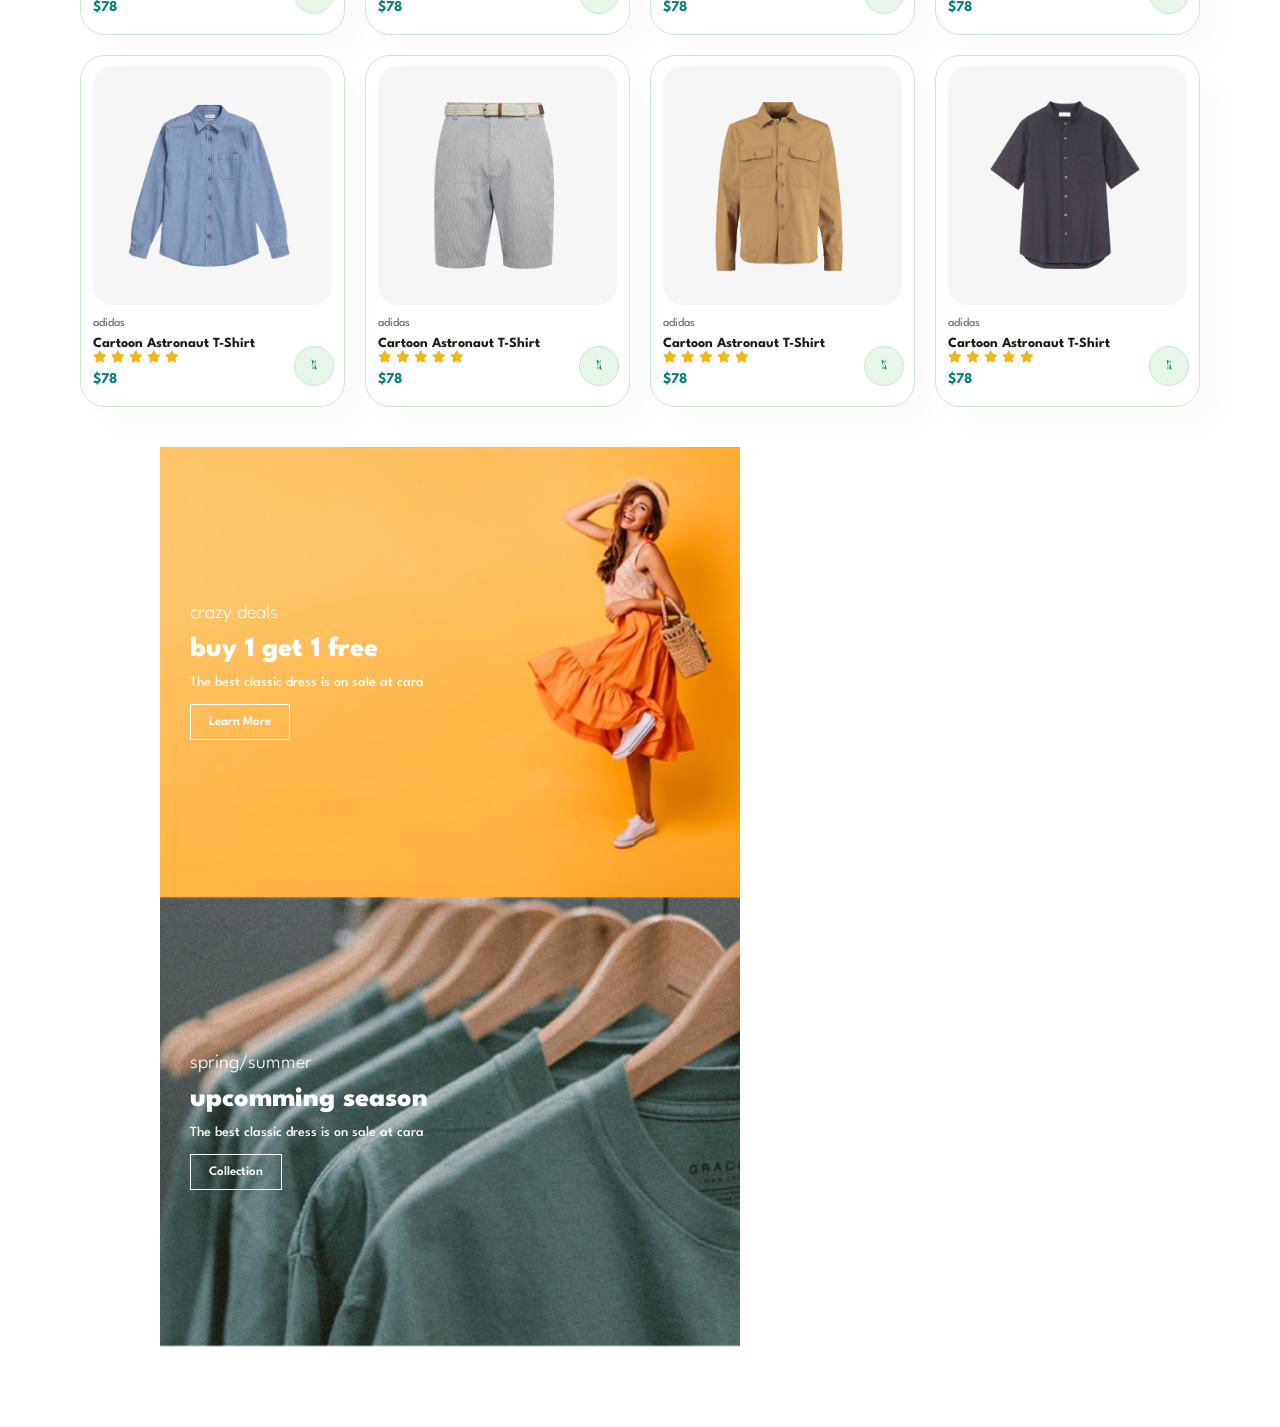
==== commit 31a57653: "your commit message" ====
--- a/index.html
+++ b/index.html
@@ -348,8 +348,20 @@
                 </div>
 
             </div>
-        </section>
-
+        <section id="sm-banner" class="section-p1">
+    <div class="banner-box">
+        <h4>crazy deals</h4>
+        <h2>buy 1 get 1 free</h2>
+        <span>The best classic dress is on sale at cara</span>
+        <button class="white">Learn More</button>
+    </div>
+    <div class="banner-box banner-box2">
+        <h4>spring/summer</h4>
+        <h2>upcomming season</h2>
+        <span>The best classic dress is on sale at cara</span>
+        <button class="white">Collection</button>
+    </div>
+</section>
         <script src="script.js"></script>
     </body>
 
--- a/style.css
+++ b/style.css
@@ -48,15 +48,14 @@
   margin: 40px 0;
 }
 
-button.normal {
-  font-size: 14px;
+button.white {
+  font-size: 13px;
   font-weight: 600;
-  padding: 15px 30px;
-  color: #000;
-  background-color: #fff;
-  border-radius: 4px;
+  padding: 11px 18px;
+  color: white;
+  background-color: transparent;
   cursor: pointer;
-  border: none;
+  border: 1px solid white;
   outline: none;
   transition: 0.2s;
 }
@@ -300,4 +299,76 @@
 #banner button:hover {
   background: #088178;
   color: #fff;
+}
+#sm-banner {
+  display: flex;
+  justify-content: space-between;
+  flex-wrap: wrap;
+}
+
+#sm-banner .banner-box {
+  display: flex;
+  flex-direction: column;
+  justify-content: center;
+  align-items: flex-start;
+  text-align: left;
+  background-image: url("img/banner/b17.jpg");
+  background-size: cover;
+  background-position: center;
+  min-width: 580px;
+  width: 48%;
+  height: 50vh;
+  padding: 30px;
+}
+
+#sm-banner .banner-box2 {
+  background-image: url("img/banner/b10.jpg");
+}
+
+#sm-banner h4 {
+  color: #fff;
+  font-size: 20px;
+  font-weight: 300;
+}
+
+#sm-banner h2 {
+  color: #fff;
+  font-size: 28px;
+  font-weight: 800;
+}
+#banner3 h3 {
+    color: #a72727;
+    font-weight: 800;
+    font-size: 15px;
+}
+
+#sm-banner span {
+  color: #fff;
+  font-size: 14px;
+  font-weight: 500;
+  padding-bottom: 15px;
+}
+
+#sm-banner .banner-box:hover button {
+  background: #088178;
+  border: 1px solid #088178;
+}
+#banner3 {
+    display: flex;
+    justify-content: space-between;
+    flex-wrap: wrap;
+    padding: 0 80px;
+}
+#banner3 .banner-box {
+    display: flex;
+    flex-direction: column;
+    justify-content: center;
+    align-items: flex-start;
+    background-image: url("img/banner/b7.jpg");
+    min-width: 30%;
+    height: 30vh;
+    background-size: cover;
+    background-position: center;
+    padding: 20px;
+    margin-bottom: 20px;
 }
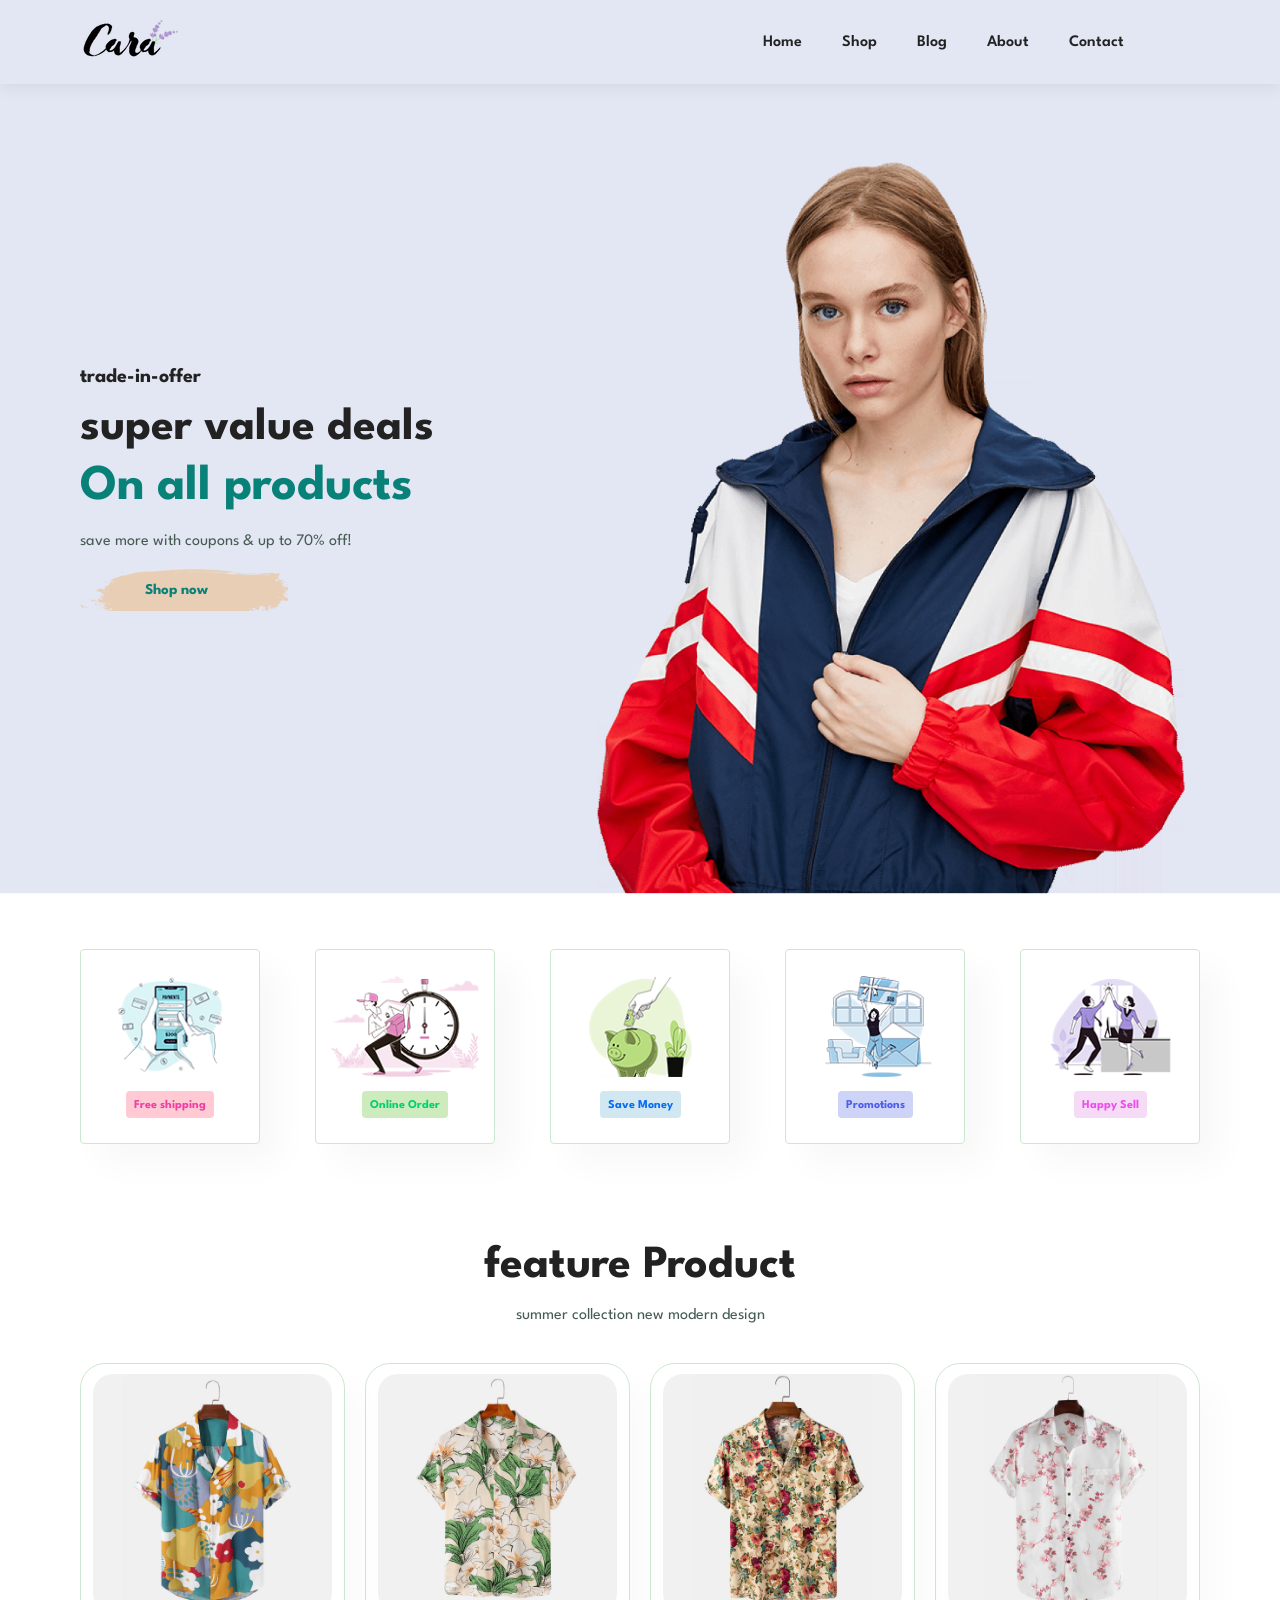
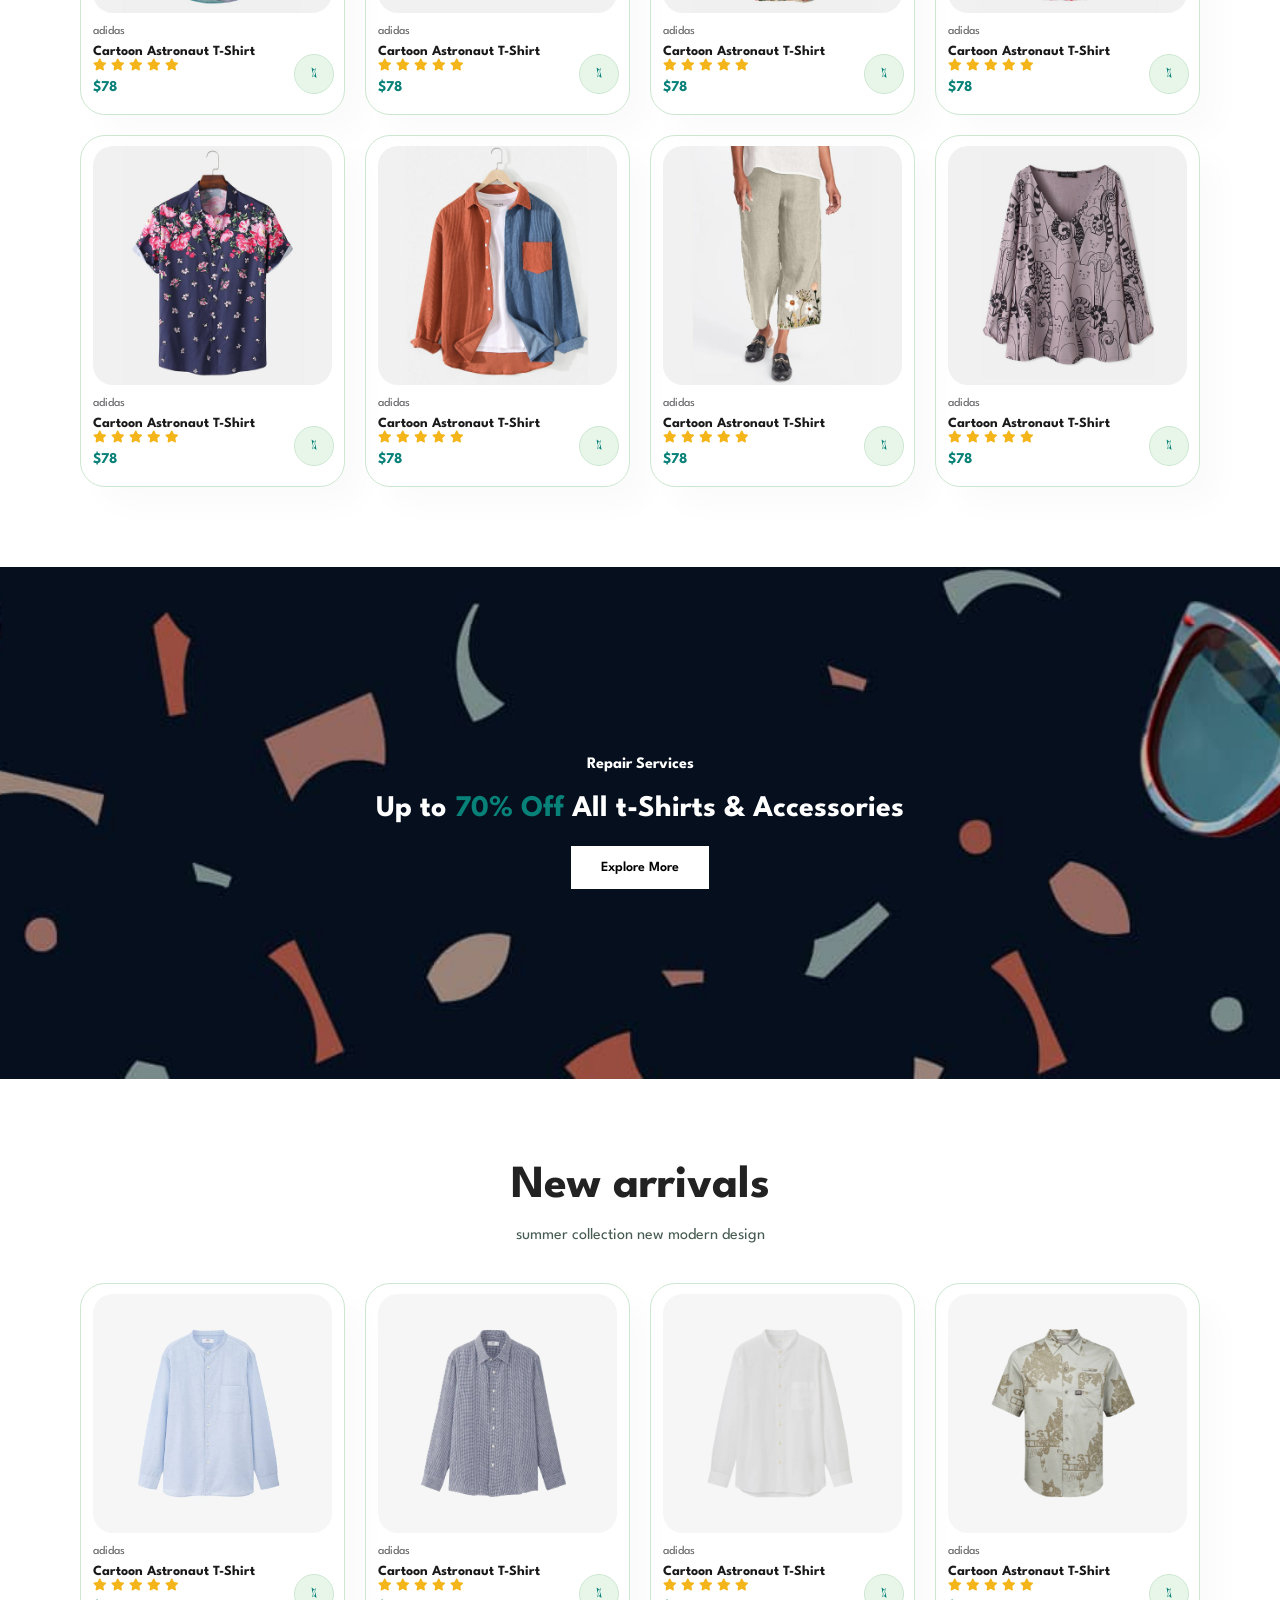
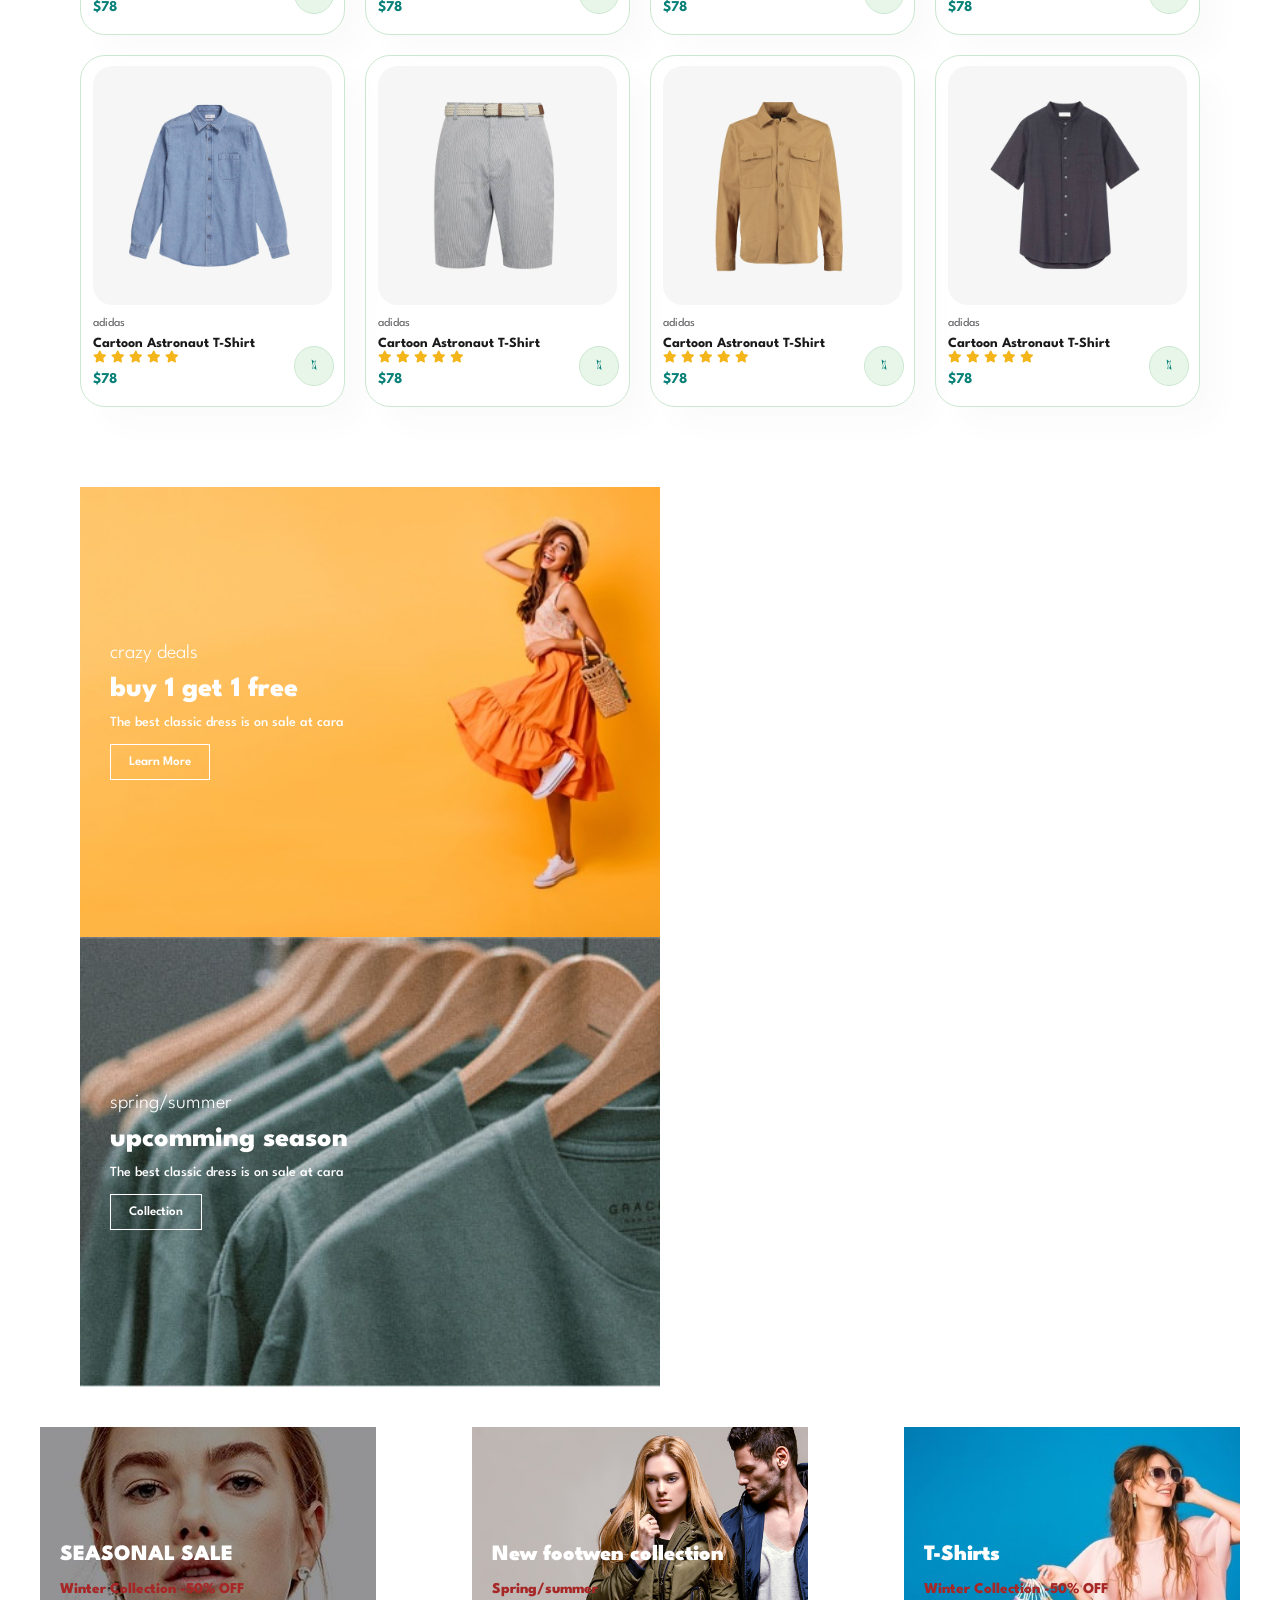
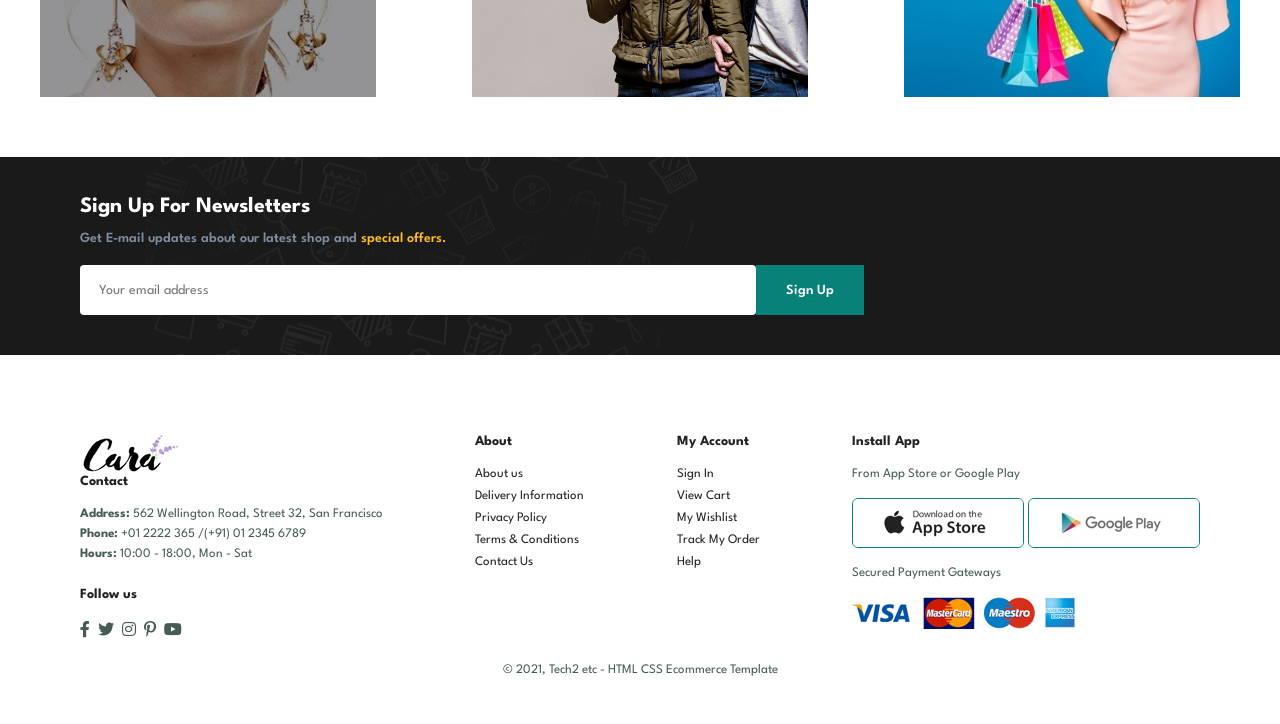
==== commit 0fe3736a: "Add cart, contact and about pages" ====
--- a/index.html
+++ b/index.html
@@ -14,14 +14,19 @@
         <section id="header">
             <a href="#"><img src="img/logo.png" class="logo" alt=""></a>
             <div>
-                <ul id="navbar">
-                    <li><a href="index.html">Home</a></li>
-                    <li><a href="shop.html">Shop</a></li>
-                    <li><a href="blog.html">Blog</a></li>
-                    <li><a href="about.html">About</a></li>
-                    <li><a href="contact.html">Contact</a></li>
-                    <li><a href="cart.html"><i class="far fa-shopping-bag"></i></a></li>
-                </ul>
+<ul id="navbar">
+    <li><a href="index.html">Home</a></li>
+    <li><a href="shop.html">Shop</a></li>
+    <li><a href="blog.html">Blog</a></li>
+    <li><a href="about.html">About</a></li>
+    <li><a href="contact.html">Contact</a></li>
+    <li><a href="cart.html"><i class="far fa-shopping-bag"></i></a></li>
+</ul>
+            </div>
+            <div id="mobile">
+      
+                <li><a href="cart.html"><i class="far fa-shopping-bag"></i></a></li>
+                      <i id="bar" class="fas fa-outdent"></i>
             </div>
         </section>
 
@@ -348,20 +353,98 @@
                 </div>
 
             </div>
+        </section>
+
         <section id="sm-banner" class="section-p1">
-    <div class="banner-box">
-        <h4>crazy deals</h4>
-        <h2>buy 1 get 1 free</h2>
-        <span>The best classic dress is on sale at cara</span>
-        <button class="white">Learn More</button>
-    </div>
-    <div class="banner-box banner-box2">
-        <h4>spring/summer</h4>
-        <h2>upcomming season</h2>
-        <span>The best classic dress is on sale at cara</span>
-        <button class="white">Collection</button>
-    </div>
-</section>
+            <div class="banner-box">
+                <h4>crazy deals</h4>
+                <h2>buy 1 get 1 free</h2>
+                <span>The best classic dress is on sale at cara</span>
+                <button class="white">Learn More</button>
+            </div>
+            <div class="banner-box banner-box2">
+                <h4>spring/summer</h4>
+                <h2>upcomming season</h2>
+                <span>The best classic dress is on sale at cara</span>
+                <button class="white">Collection</button>
+            </div>
+        </section>
+
+        <section id="banner3">
+            <div class="banner-box">
+                <h2>SEASONAL SALE</h2>
+                <h3>Winter Collection -50% OFF</h3>
+            </div>
+            <div class="banner-box banner-box2">
+                <h2>New footwen collection</h2>
+                <h3>Spring/summer</h3>
+            </div>
+            <div class="banner-box banner-box3">
+                <h2>T-Shirts</h2>
+                <h3>Winter Collection -50% OFF</h3>
+            </div>
+        </section>
+
+        <section id="newsletter" class="section-p1 section-m1">
+            <div class="newstext">
+                <h4>Sign Up For Newsletters</h4>
+                <p>Get E-mail updates about our latest shop and <span>special offers.</span>
+                </p>
+            </div>
+            <div class="form">
+                <input type="text" placeholder="Your email address">
+                <button class="normal">Sign Up</button>
+            </div>
+        </section>
+
+        <footer class="section-p1">
+            <div class="col">
+                <img src="img/logo.png" alt="">
+                <h4>Contact</h4>
+                <p><strong>Address: </strong> 562 Wellington Road, Street 32, San Francisco</p>
+                <p><strong>Phone:</strong> +01 2222 365 /(+91) 01 2345 6789</p>
+                <p><strong>Hours:</strong> 10:00 - 18:00, Mon - Sat</p>
+                <div class="follow">
+                    <h4>Follow us</h4>
+                    <div class="icon">
+                        <i class="fab fa-facebook-f"></i>
+                        <i class="fab fa-twitter"></i>
+                        <i class="fab fa-instagram"></i>
+                        <i class="fab fa-pinterest-p"></i>
+                        <i class="fab fa-youtube"></i>
+                    </div>
+                </div>
+            </div>
+            <div class="col">
+                <h4>About</h4>
+                <a href="#">About us</a>
+                <a href="#">Delivery Information</a>
+                <a href="#">Privacy Policy</a>
+                <a href="#">Terms & Conditions</a>
+                <a href="#">Contact Us</a>
+            </div>
+            <div class="col">
+                <h4>My Account</h4>
+                <a href="#">Sign In</a>
+                <a href="#">View Cart</a>
+                <a href="#">My Wishlist</a>
+                <a href="#">Track My Order</a>
+                <a href="#">Help</a>
+            </div>
+            <div class="col install">
+                <h4>Install App</h4>
+                <p>From App Store or Google Play</p>
+                <div class="row">
+                    <img src="img/pay/app.jpg" alt="">
+                    <img src="img/pay/play.jpg" alt="">
+                </div>
+                <p>Secured Payment Gateways </p>
+                <img src="img/pay/pay.png" alt="">
+            </div>
+            <div class="copyright">
+                <p>© 2021, Tech2 etc - HTML CSS Ecommerce Template</p>
+            </div>
+        </footer>
         <script src="script.js"></script>
     </body>
 
--- a/style.css
+++ b/style.css
@@ -76,22 +76,27 @@
   top: 0;
   left: 0;
 }
+
 #navbar {
   display: flex;
   align-items: center;
   justify-content: center;
 }
+
 #navbar li {
   list-style: none;
   padding: 0 20px;
 }
+
 #navbar li a {
   text-decoration: none;
   font-size: 16px;
   font-weight: 600;
   color: #222;
 }
-#navbar li a:hover {
+
+#navbar li a:hover,
+#navbar li a.active {
   color: rgb(8, 129, 120);
 }
 
@@ -107,6 +112,7 @@
   align-items: flex-start;
   justify-content: center;
 }
+
 #hero h4 {
   padding-bottom: 15px;
 }
@@ -133,6 +139,7 @@
   justify-content: space-between;
   flex-wrap: wrap;
 }
+
 #feature .fe-box {
   width: 180px;
   text-align: center;
@@ -142,6 +149,7 @@
   border-radius: 4px;
   margin: 15px 0;
 }
+
 #feature .fe-box:hover {
   box-shadow: 10px 10px 54px rgba(70, 62, 221, 0.1);
 }
@@ -159,22 +167,27 @@
   background-color: #ffcad4;
   color: #ee3ea3;
 }
+
 #feature .fe-box:nth-child(2) h6 {
   background-color: #cdebbc;
   color: #00d170;
 }
+
 #feature .fe-box:nth-child(3) h6 {
   background-color: #d1e8f2;
   color: #086cf2;
 }
+
 #feature .fe-box:nth-child(4) h6 {
   background-color: #cdd4f8;
   color: #4f5dea;
 }
+
 #feature .fe-box:nth-child(5) h6 {
   background-color: #f6dbf6;
   color: #ea4fea;
 }
+
 #feature .fe-box:nth-child(6) h6 {
   background-color: #fff2e5;
   color: #f2a10a;
@@ -300,6 +313,7 @@
   background: #088178;
   color: #fff;
 }
+
 #sm-banner {
   display: flex;
   justify-content: space-between;
@@ -336,10 +350,17 @@
   font-size: 28px;
   font-weight: 800;
 }
+
+#banner3 h2 {
+  color: #fff;
+  font-weight: 900;
+  font-size: 22px;
+}
+
 #banner3 h3 {
-    color: #a72727;
-    font-weight: 800;
-    font-size: 15px;
+  color: #a72727;
+  font-weight: 800;
+  font-size: 15px;
 }
 
 #sm-banner span {
@@ -353,22 +374,443 @@
   background: #088178;
   border: 1px solid #088178;
 }
+
 #banner3 {
-    display: flex;
-    justify-content: space-between;
-    flex-wrap: wrap;
-    padding: 0 80px;
-}
+  display: flex;
+  justify-content: space-between;
+  flex-wrap: wrap;
+  padding: 0 40px;
+}
+
 #banner3 .banner-box {
+  display: flex;
+  flex-direction: column;
+  justify-content: center;
+  align-items: flex-start;
+  background-image: url("img/banner/b7.jpg");
+  width: 28%;
+  height: 30vh;
+  background-size: cover;
+  background-position: center;
+  padding: 20px;
+  margin-bottom: 20px;
+}
+
+#banner3 .banner-box2 {
+  background-image: url("img/banner/b4.jpg");
+}
+
+#banner3 .banner-box3 {
+  background-image: url("img/banner/b18.jpg");
+}
+
+#newsletter {
+  display: flex;
+  justify-content: space-between;
+  flex-wrap: wrap;
+  align-items: center;
+  background-image: url("img/banner/b14.png");
+  background-repeat: no-repeat;
+  background-position: 20% 30%;
+  background-color: #1a1a1a;
+}
+
+#newsletter h4 {
+  font-size: 22px;
+  font-weight: 700;
+  color: #fff;
+}
+
+#newsletter p {
+  font-size: 14px;
+  font-weight: 600;
+  color: #818ea0;
+}
+
+#newsletter p span {
+  color: #ffbd27;
+}
+
+#newsletter .form {
+  display: flex;
+  width: 70%;
+}
+
+#newsletter input {
+  height: 3.125rem;
+  padding: 0 1.25em;
+  font-size: 14px;
+  width: 100%;
+  border: 1px solid transparent;
+  border-radius: 4px;
+  outline: none;
+}
+
+#newsletter button {
+  background-color: #088178;
+  color: #fff;
+  white-space: nowrap;
+  border-top-left-radius: 0;
+  border-bottom-left-radius: 0;
+}
+
+footer {
+  display: flex;
+  flex-wrap: wrap;
+  justify-content: space-between;
+}
+
+footer .col {
+  display: flex;
+  flex-direction: column;
+  align-items: flex-start;
+  margin-bottom: 20px;
+}
+
+footer .logo {
+  margin-bottom: 30px;
+}
+
+footer h4 {
+  font-size: 14px;
+  padding-bottom: 20px;
+}
+
+footer p {
+  font-size: 13px;
+  margin: 0 0 8px 0;
+}
+
+footer a {
+  font-size: 13px;
+  text-decoration: none;
+  color: #222;
+  margin-bottom: 10px;
+}
+
+footer .follow {
+  margin-top: 20px;
+}
+
+footer .follow i {
+  color: #465b52;
+  padding-right: 4px;
+  cursor: pointer;
+}
+
+footer .install .row img {
+  border: 1px solid #088178;
+  border-radius: 6px;
+}
+
+footer .install img {
+  margin: 10px 0 15px 0;
+}
+
+footer .follow i:hover,
+footer a:hover {
+  color: #088178;
+}
+
+footer .copyright {
+  width: 100%;
+  text-align: center;
+}
+
+/* Shop Page */
+
+#page-header {
+  background-image: url("img/banner/b1.jpg");
+  width: 100%;
+  height: 40vh;
+  background-size: cover;
+  display: flex;
+  justify-content: center;
+  text-align: center;
+  flex-direction: column;
+  padding: 14px;
+}
+
+#page-header h2,
+#page-header p {
+  color: #fff;
+}
+
+#pagination a {
+  display: inline-block;
+  margin-right: 6px;
+  text-decoration: none;
+  background-color: #088178;
+  padding: 15px 20px;
+  border-radius: 4px;
+  color: #fff;
+  font-weight: 600;
+}
+
+#pagination a i {
+  font-size: 16px;
+  font-weight: 600;
+}
+
+#pagination a:hover {
+  background-color: #06665f;
+}
+
+/* Single Product Page */
+
+#prodetails {
+  display: flex;
+  margin-top: 20px;
+}
+
+#prodetails .single-pro-image {
+  width: 40%;
+  margin-right: 50px;
+}
+
+.small-img-group {
+  display: flex;
+  justify-content: space-between;
+}
+
+.small-img-col {
+  flex-basis: 24%;
+  cursor: pointer;
+}
+
+#prodetails .single-pro-details {
+  width: 50%;
+  padding-top: 30px;
+}
+
+#prodetails .single-pro-details h4 {
+  padding: 40px 0 20px 0;
+}
+
+#prodetails .single-pro-details h2 {
+  font-size: 26px;
+}
+
+#prodetails .single-pro-details select {
+  display: block;
+  padding: 5px 10px;
+  margin-bottom: 10px;
+}
+
+#prodetails .single-pro-details input {
+  width: 50px;
+  height: 47px;
+  padding-left: 10px;
+  font-size: 16px;
+  margin-right: 10px;
+}
+
+#prodetails .single-pro-details input:focus {
+  outline: none;
+}
+
+#prodetails .single-pro-details button {
+  background-color: #088178;
+  color: #fff;
+}
+
+#prodetails .single-pro-details span {
+  line-height: 25px;
+}
+
+button.normal {
+  font-size: 14px;
+  font-weight: 600;
+  padding: 15px 30px;
+  color: #000;
+  background-color: #fff;
+  cursor: pointer;
+  border: none;
+  outline: none;
+  transition: 0.2s;
+}
+
+/* Mobile bar (cart + hamburger) hidden by default on desktop */
+#mobile {
+  display: none;
+  align-items: center;
+}
+
+#mobile i {
+  color: #1a1a1a;
+  font-size: 24px;
+  padding-left: 20px;
+}
+
+#close {
+  display: none;
+  position: absolute;
+  top: 30px;
+  left: 30px;
+  color: #222;
+  font-size: 24px;
+}
+
+/* ============================= */
+/* Responsive Media Queries      */
+/* ============================= */
+
+@media (max-width: 799px) {
+  #header {
+    padding: 20px;
+  }
+
+  #navbar {
     display: flex;
     flex-direction: column;
+    align-items: flex-start;
+    justify-content: flex-start;
+    position: fixed;
+    top: 0;
+    right: -300px;
+    height: 100vh;
+    width: 300px;
+    background-color: #e3e6f3;
+    box-shadow: 0 40px 60px rgba(0, 0, 0, 0.1);
+    padding: 80px 0 0 10px;
+    transition: 0.3s;
+    z-index: 998;
+  }
+
+  #navbar.active {
+    right: 0;
+  }
+
+  #navbar li {
+    margin-bottom: 25px;
+    padding: 0;
+  }
+
+  #mobile {
+    display: flex;
+    align-items: center;
+  }
+
+  #close {
+    display: block;
+  }
+
+  #lg-bag {
+    display: none;
+  }
+
+  .section-p1 {
+    padding: 40px 30px;
+  }
+
+  #hero {
+    height: 70vh;
+    padding: 0 80px;
+    background-position: top 30% right 30%;
+  }
+
+  #feature {
     justify-content: center;
-    align-items: flex-start;
-    background-image: url("img/banner/b7.jpg");
-    min-width: 30%;
-    height: 30vh;
-    background-size: cover;
-    background-position: center;
+  }
+
+  #product1 .pro-container,
+  #product2 .pro-container {
+    grid-template-columns: repeat(2, 1fr);
+  }
+
+  #sm-banner .banner-box {
+    min-width: 100%;
+    width: 100%;
+  }
+
+  #banner3 .banner-box {
+    min-width: 100%;
+    width: 100%;
+  }
+
+  #newsletter .form {
+    width: 100%;
+  }
+
+  #prodetails {
+    display: flex;
+    flex-direction: column;
+  }
+
+  #prodetails .single-pro-image {
+    width: 100%;
+    margin-right: 0;
+  }
+
+  #prodetails .single-pro-details {
+    width: 100%;
+  }
+}
+
+@media (max-width: 477px) {
+  .section-p1 {
     padding: 20px;
-    margin-bottom: 20px;
+  }
+
+  #header {
+    padding: 10px 30px;
+  }
+
+  h1 {
+    font-size: 38px;
+  }
+
+  h2 {
+    font-size: 32px;
+  }
+
+  #hero {
+    padding: 0 20px;
+    background-position: 55%;
+  }
+
+  #feature {
+    justify-content: space-between;
+  }
+
+  #feature .fe-box {
+    width: 155px;
+    margin: 0 0 15px 0;
+  }
+
+  #product1 .pro {
+    width: 100%;
+  }
+
+  #banner {
+    height: 40vh;
+  }
+
+  #sm-banner .banner-box {
+    height: 40vh;
+  }
+
+  #sm-banner .banner-box2 {
+    margin-top: 20px;
+  }
+
+  #banner3 {
+    padding: 0 20px;
+  }
+
+  #banner3 .banner-box {
+    width: 100%;
+  }
+
+  #newsletter {
+    padding: 40px 20px;
+  }
+
+  #newsletter .form {
+    width: 100%;
+  }
+
+  footer .copyright {
+    text-align: start;
+  }
 }
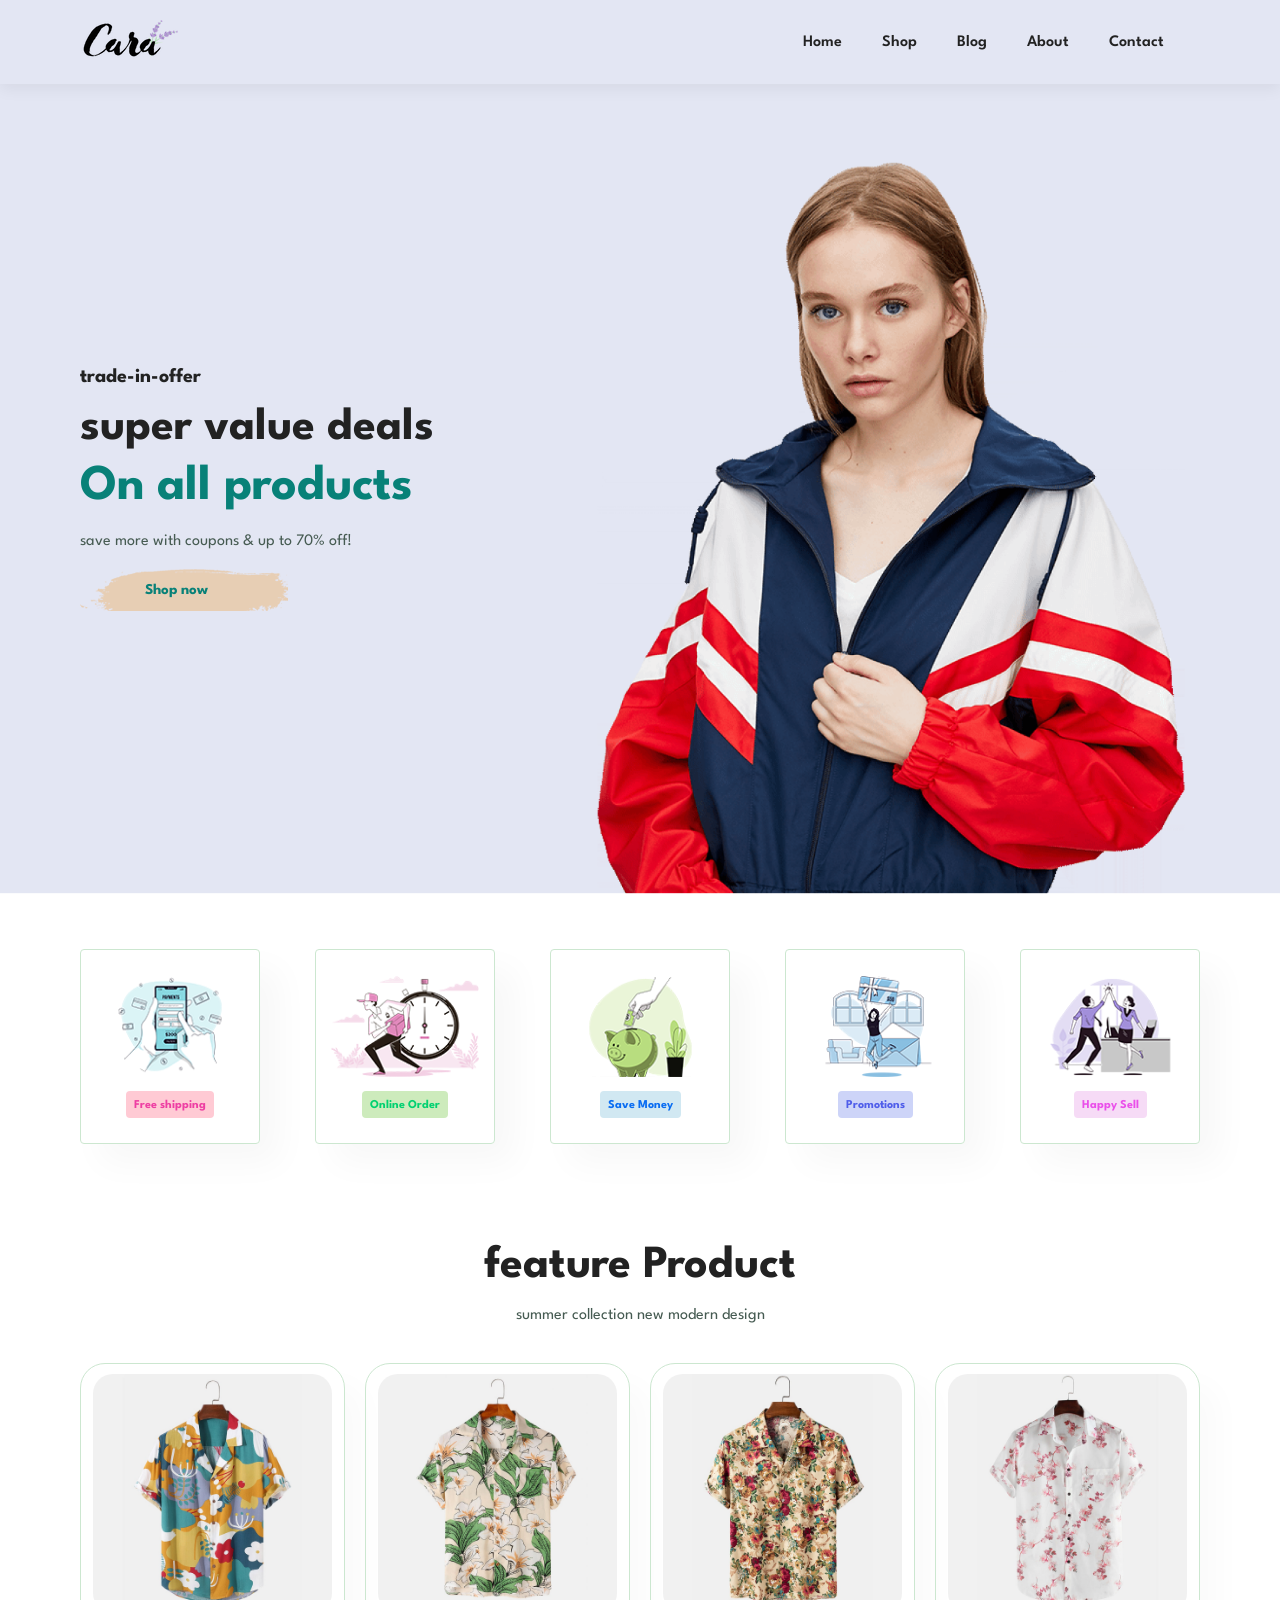
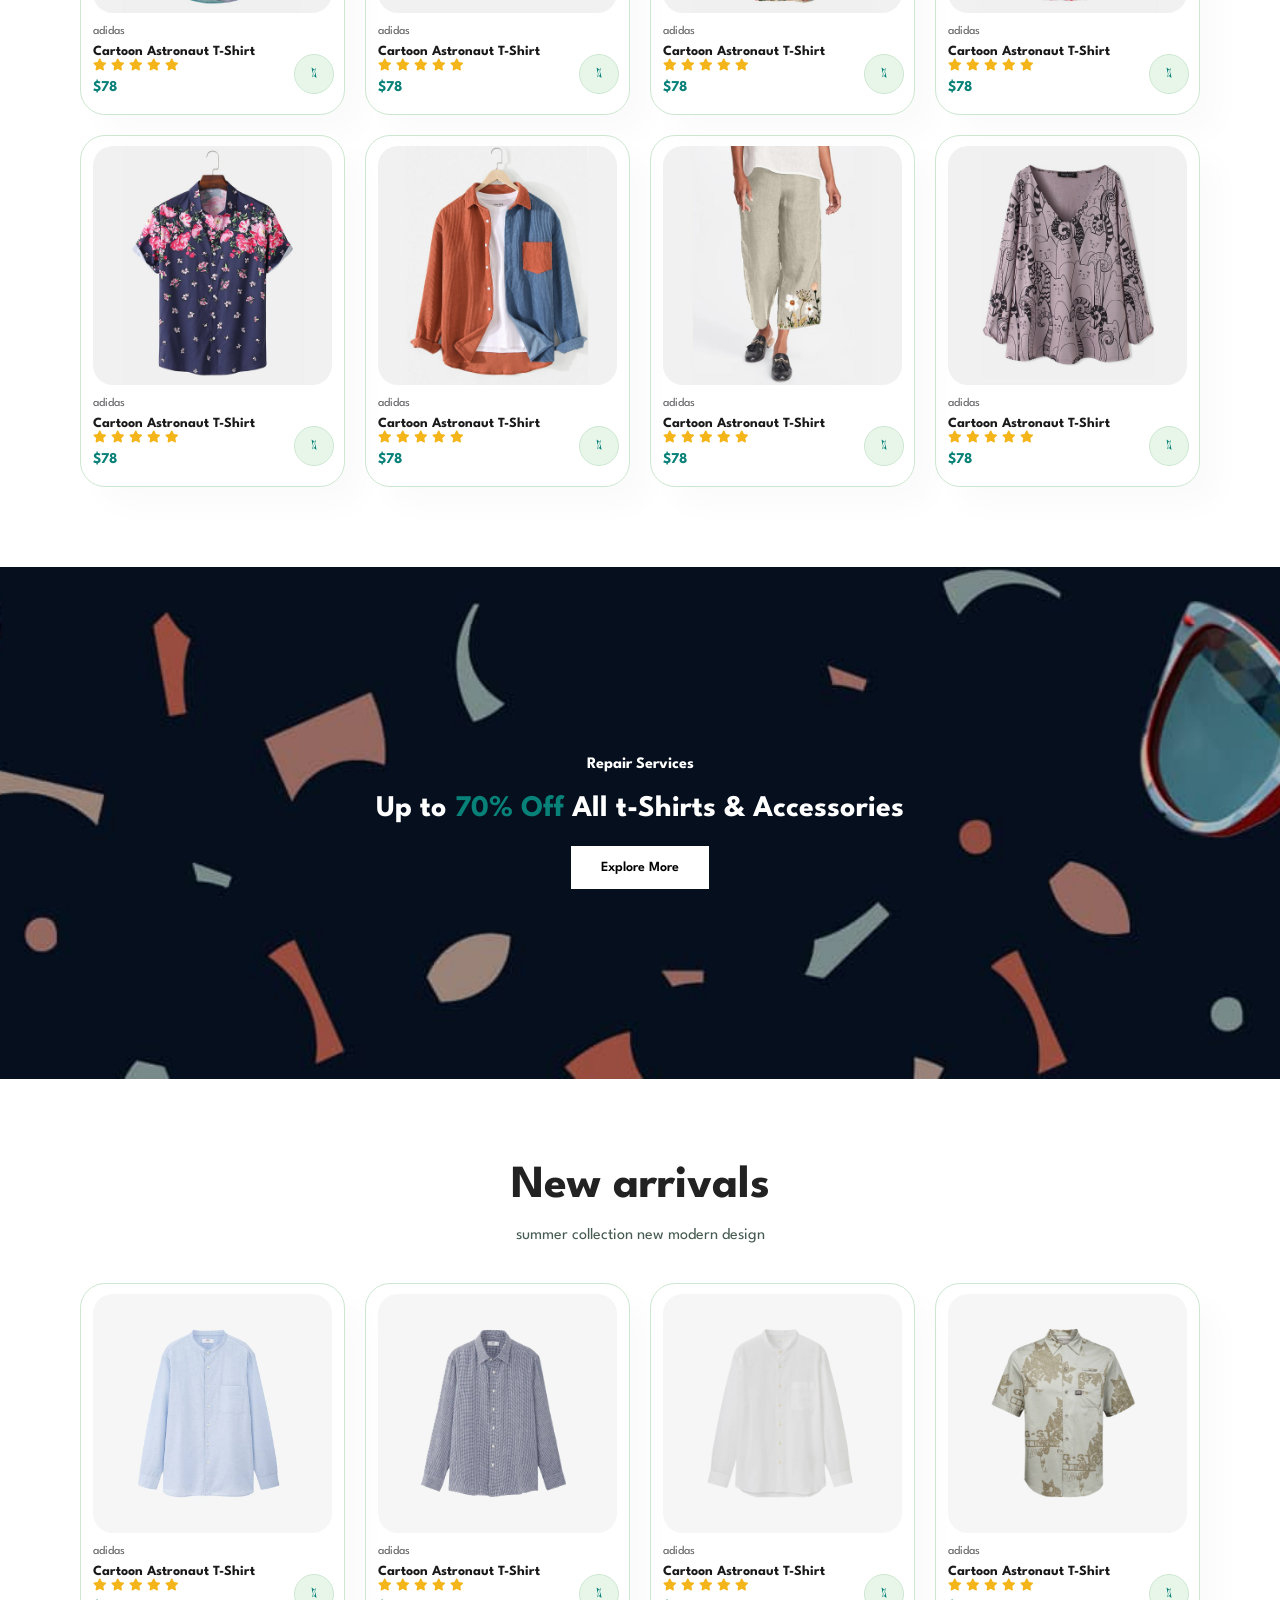
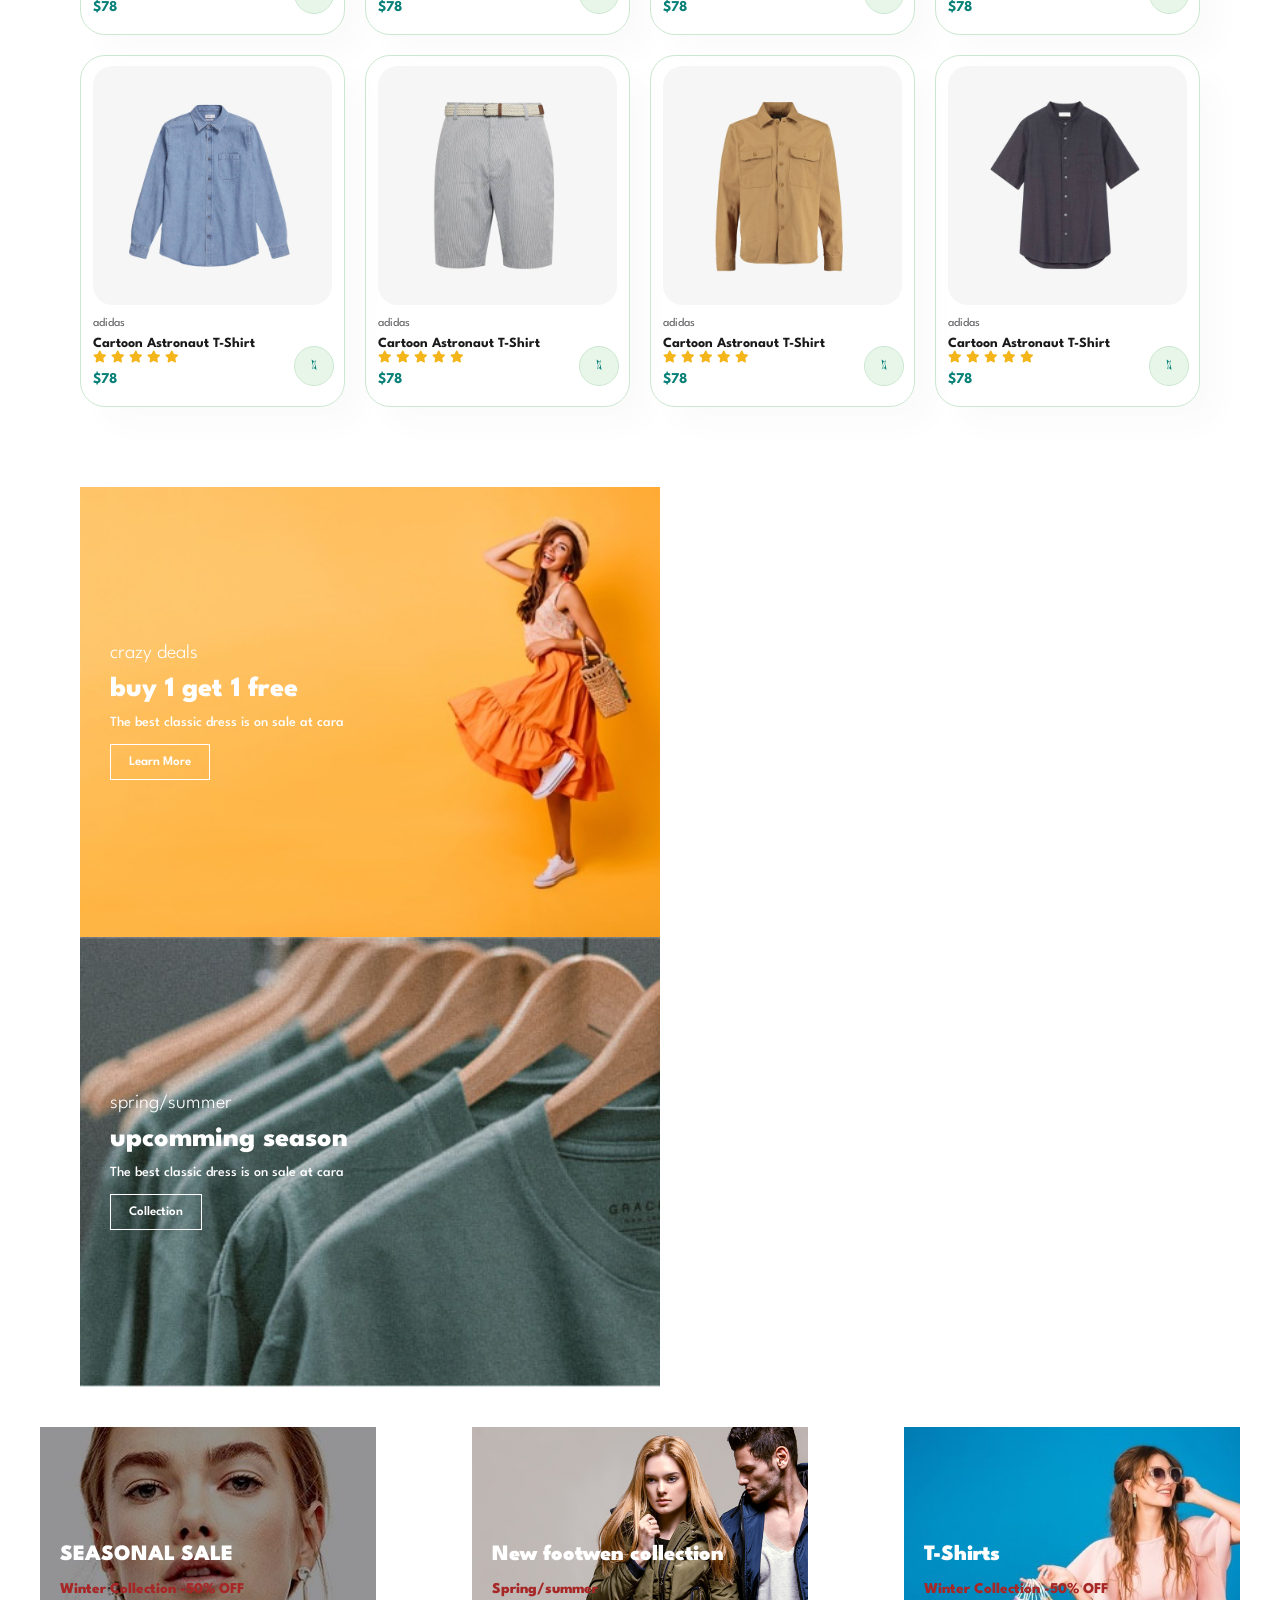
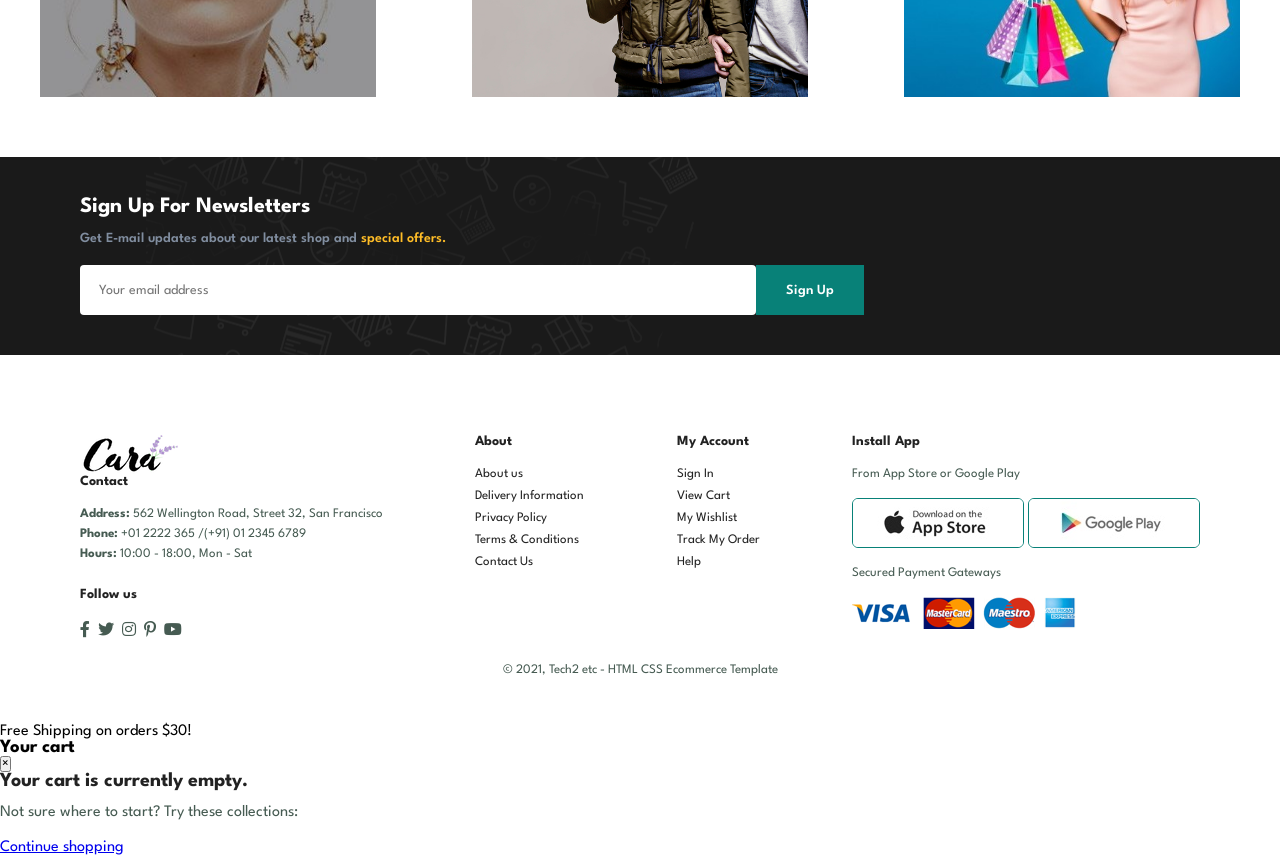
==== commit fc2d9665: "fix cart bugs" ====
--- a/index.html
+++ b/index.html
@@ -20,7 +20,7 @@
     <li><a href="blog.html">Blog</a></li>
     <li><a href="about.html">About</a></li>
     <li><a href="contact.html">Contact</a></li>
-    <li><a href="cart.html"><i class="far fa-shopping-bag"></i></a></li>
+<a href="cart.html" id="open-cart"><i class="far fa-shopping-bag"></i></a>
 </ul>
             </div>
             <div id="mobile">
@@ -445,7 +445,22 @@
                 <p>© 2021, Tech2 etc - HTML CSS Ecommerce Template</p>
             </div>
         </footer>
-        <script src="script.js"></script>
-    </body>
-
+        <div id="cart-overlay"></div>
+
+<aside id="cart-drawer">
+  <div class="free-ship">Free Shipping on orders $30!</div>
+  <div class="cart-head">
+    <h3>Your cart</h3>
+    <button id="close-cart">&times;</button>
+  </div>
+  <div class="cart-body">
+    <h4>Your cart is currently empty.</h4>
+    <p>Not sure where to start? Try these collections:</p>
+    <a href="shop.html" class="continue-btn">Continue shopping</a>
+  </div>
+</aside>
+
+<script src="script.js"></script>
+</body>
+   
 </html>
--- a/style.css
+++ b/style.css
@@ -813,4 +813,42 @@
   footer .copyright {
     text-align: start;
   }
+  #cart-overlay {
+  position: fixed; inset: 0;
+  background: rgba(0,0,0,.5);
+  opacity: 0; visibility: hidden;
+  transition: .3s; z-index: 998;
+}
+#cart-overlay.show { opacity: 1; visibility: visible; }
+
+#cart-drawer {
+  position: fixed; top: 0; right: 0;
+  width: 400px; max-width: 100%; height: 100%;
+  background: #fff;
+  transform: translateX(100%);
+  transition: transform .3s ease;
+  z-index: 999;
+  display: flex; flex-direction: column;
+}
+#cart-drawer.open { transform: translateX(0); }
+
+.free-ship {
+  background: #c92c9b; color: #fff;
+  text-align: center; padding: 14px;
+  font-weight: 600;
+}
+.cart-head {
+  display: flex; justify-content: space-between; align-items: center;
+  padding: 20px; border-bottom: 1px solid #eee;
+}
+.cart-head h3 { font-size: 20px; }
+#close-cart { background: none; border: none; font-size: 32px; cursor: pointer; }
+
+.cart-body { padding: 40px 20px; text-align: center; }
+.cart-body p { color: #666; margin: 10px 0 25px; }
+.continue-btn {
+  display: inline-block; background: #c92c9b; color: #fff;
+  padding: 14px 50px; border-radius: 8px;
+  text-decoration: none; font-weight: 600;
+}
 }
